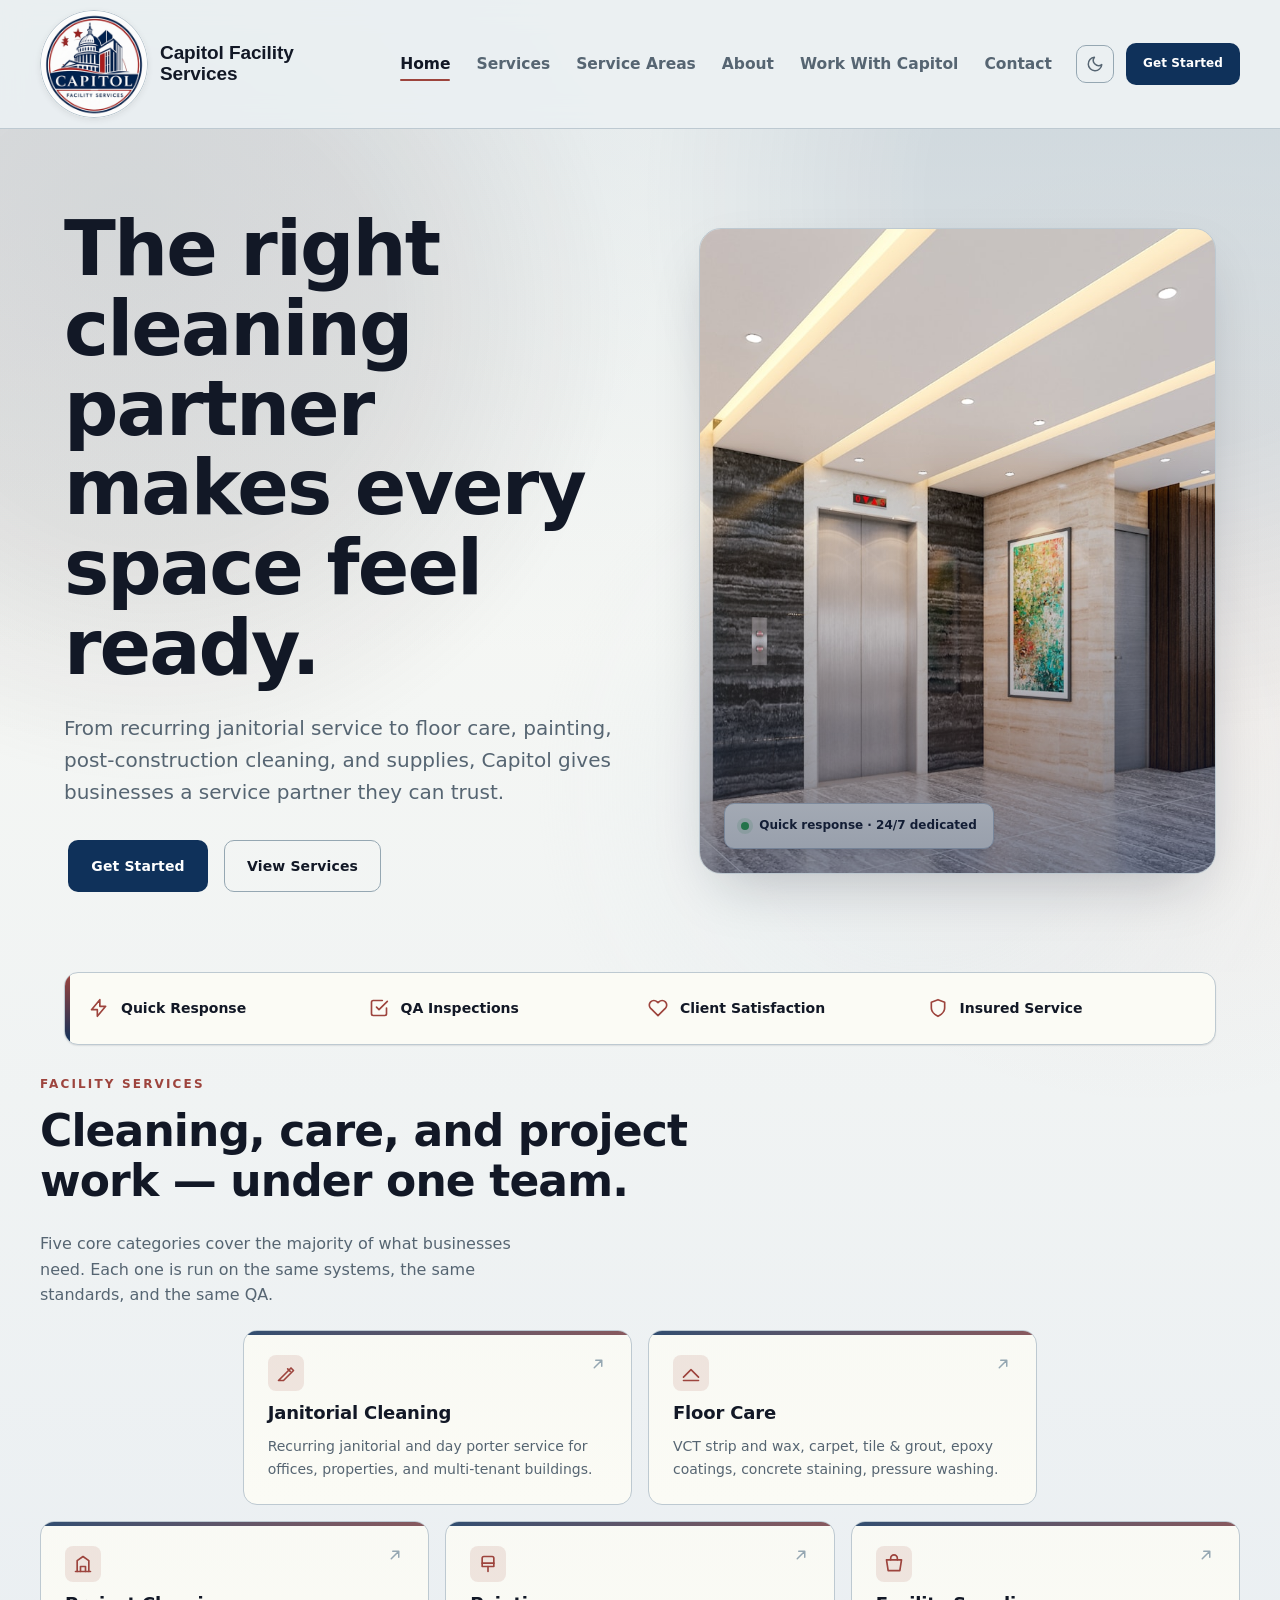
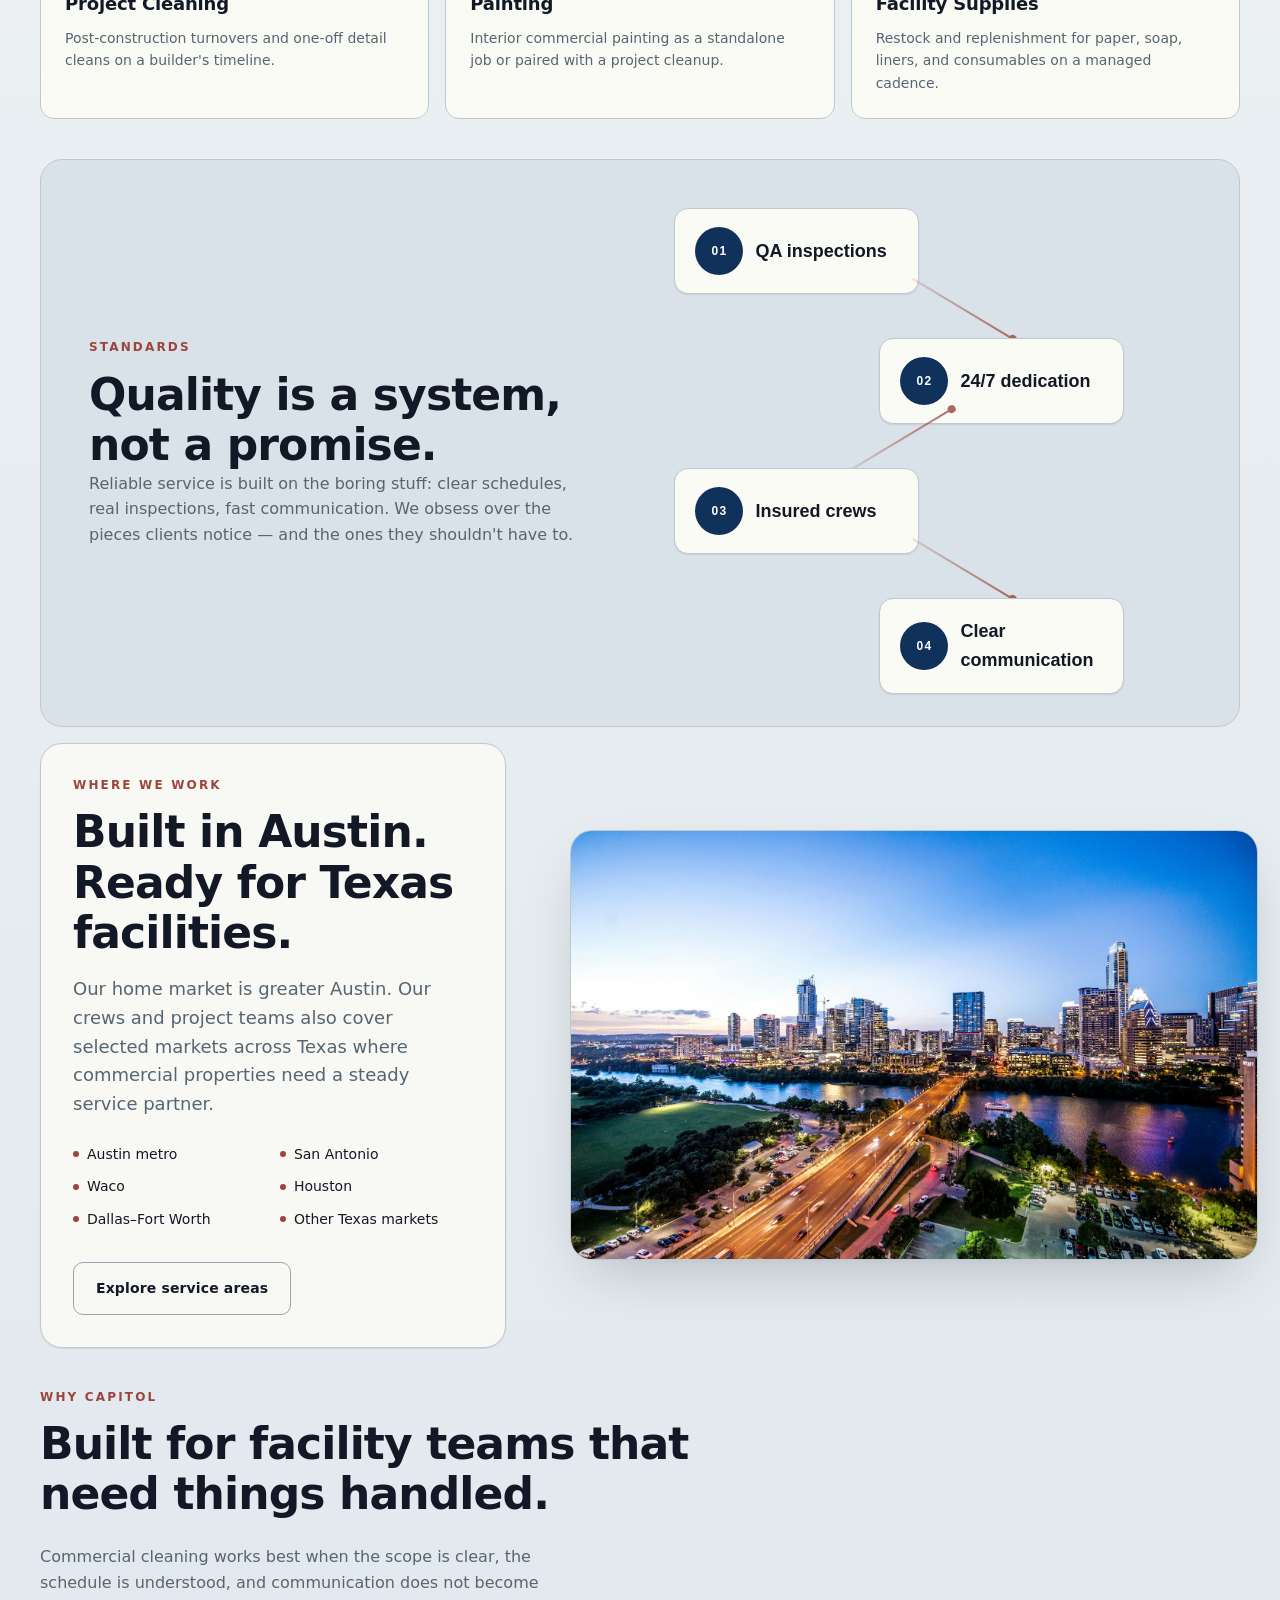
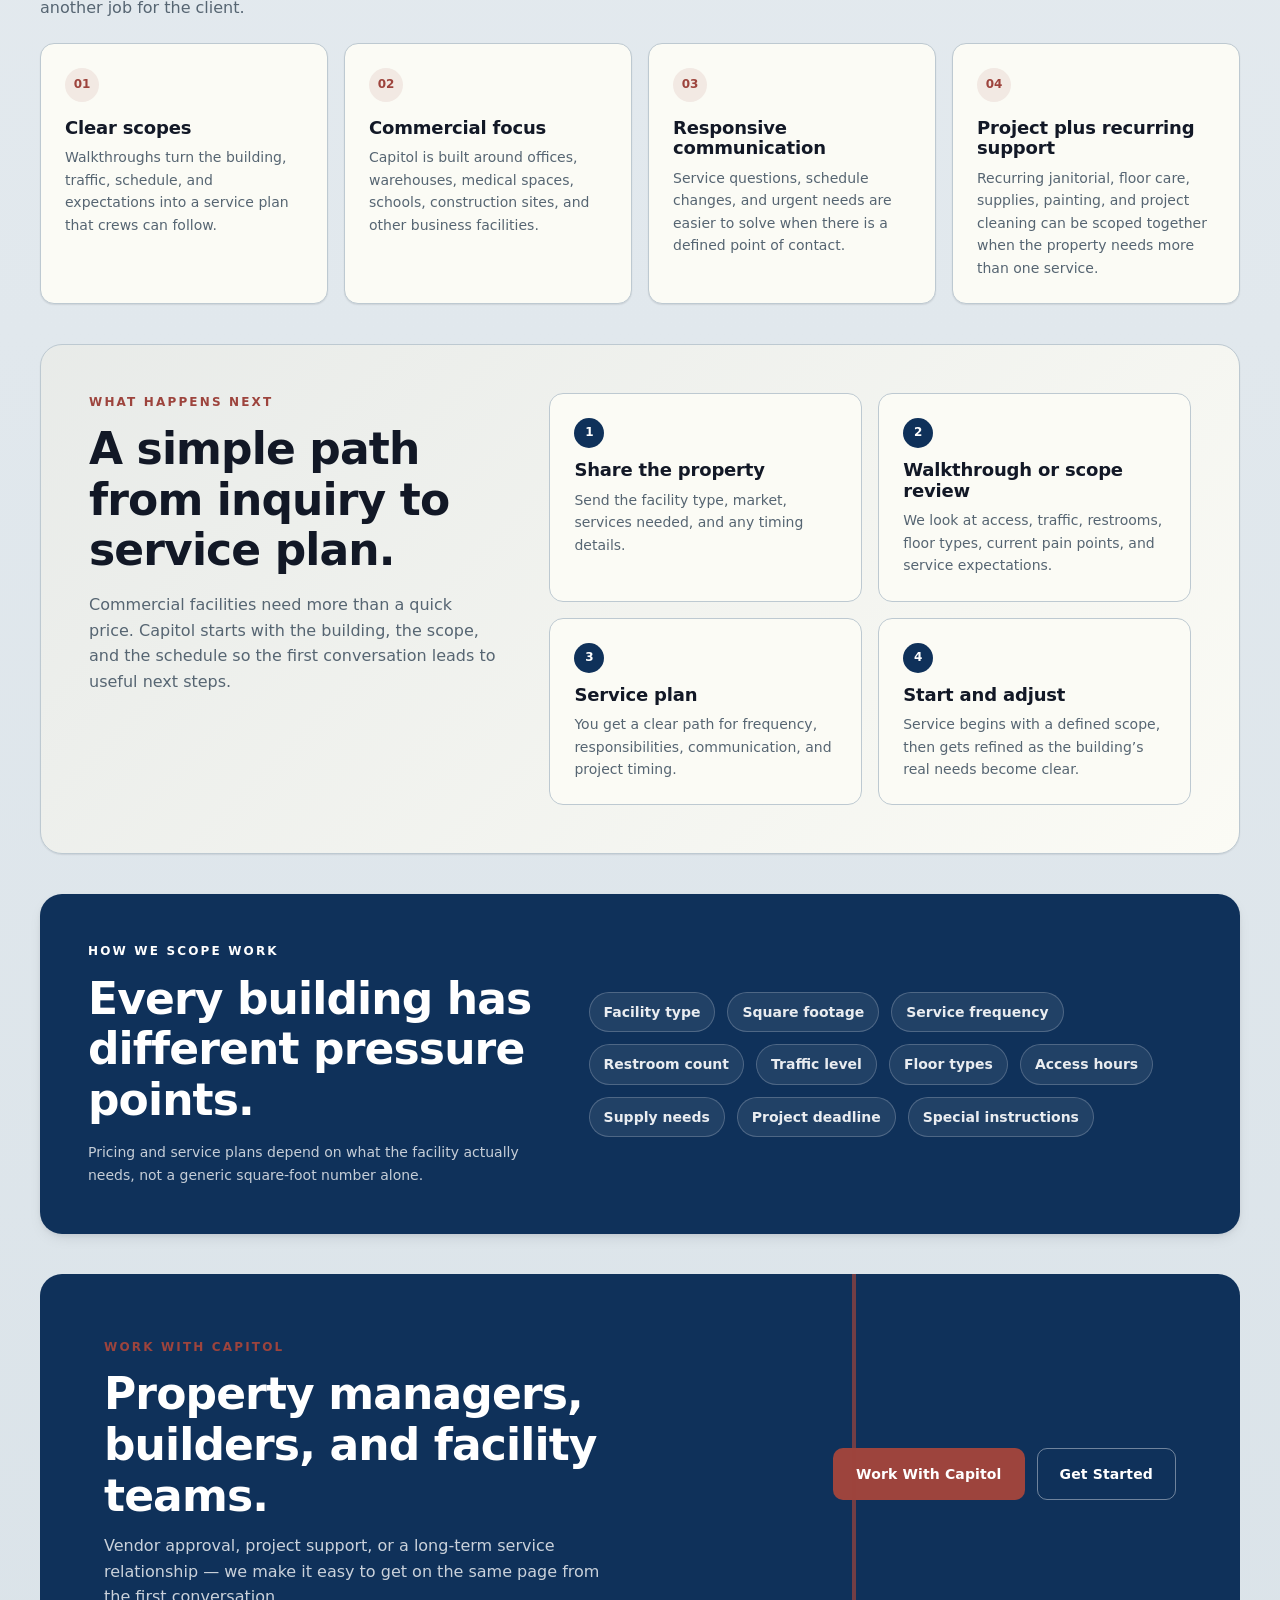
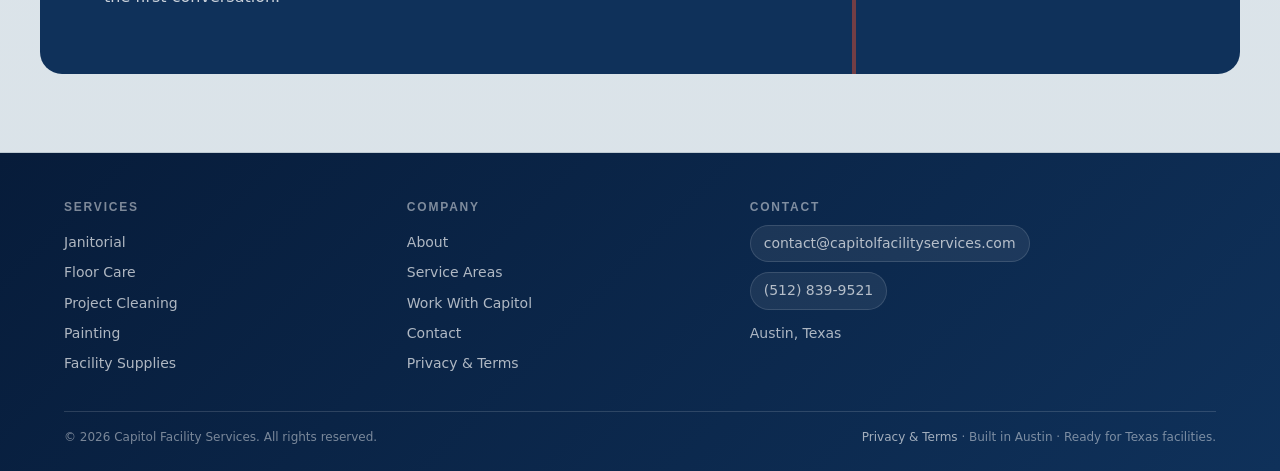
==== index.html @ b1f5d451 "Add files via upload" ====
<!doctype html>
<html lang="en" data-theme="light">
<head>
<meta charset="utf-8" />
<meta name="viewport" content="width=device-width, initial-scale=1" />
<title>Capitol Facility Services — Austin Commercial Cleaning & Facility Care</title>
<meta name="description" content="From recurring janitorial service to floor care, painting, post-construction cleaning, and supplies, Capitol gives businesses a service partner they can trust. Based in Austin, serving Texas." />
<link rel="icon" type="image/png" href="assets/img/favicon.png" />
<link rel="preconnect" href="https://api.fontshare.com" crossorigin />
<link rel="stylesheet" href="https://api.fontshare.com/v2/css?f[]=satoshi@400,500,600,700&f[]=general-sans@500,600,700&display=swap" />
<link rel="stylesheet" href="assets/css/styles.css?v=20260513-spacing-balanced" />
</head>
<body>

<header class="site-header">
  <div class="container nav" aria-label="Primary">
    <a class="brand" href="index.html" aria-label="Capitol Facility Services home">
      <img class="brand-logo" src="assets/img/logo-animated.gif" alt="Capitol Facility Services logo" />
      <span class="brand-name"><strong>Capitol Facility Services</strong></span>
    </a>

    <nav>
      <ul class="nav-links" data-nav-links>
        <li><a href="index.html">Home</a></li>
        <li><a href="services.html">Services</a></li>
        <li><a href="service-areas.html">Service Areas</a></li>
        <li><a href="about.html">About</a></li>
        <li><a href="partner.html">Work With Capitol</a></li>
        <li><a href="contact.html">Contact</a></li>
      </ul>
    </nav>

    <div class="nav-actions">
      <button class="theme-toggle" data-theme-toggle aria-label="Switch theme" type="button">
        <svg class="icon-moon" viewBox="0 0 24 24" fill="none" stroke="currentColor" stroke-width="2" stroke-linecap="round" stroke-linejoin="round"><path d="M21 12.79A9 9 0 1 1 11.21 3a7 7 0 0 0 9.79 9.79z"/></svg>
        <svg class="icon-sun" viewBox="0 0 24 24" fill="none" stroke="currentColor" stroke-width="2" stroke-linecap="round" stroke-linejoin="round"><circle cx="12" cy="12" r="4"/><path d="M12 2v2M12 20v2M4.93 4.93l1.41 1.41M17.66 17.66l1.41 1.41M2 12h2M20 12h2M4.93 19.07l1.41-1.41M17.66 6.34l1.41-1.41"/></svg>
      </button>
      <a class="btn btn--primary btn--sm" href="contact.html">Get Started</a>
      <button class="nav-toggle" data-nav-toggle aria-label="Open menu" aria-expanded="false" type="button">
        <svg viewBox="0 0 24 24" fill="none" stroke="currentColor" stroke-width="2" stroke-linecap="round"><path d="M3 6h18M3 12h18M3 18h18"/></svg>
      </button>
    </div>
  </div>
</header>

<main>
  <!-- HERO -->
  <section class="hero">
    <div class="container hero-grid">
      <div>
        <h1>The right cleaning partner makes every space feel ready.</h1>
        <p class="lede">From recurring janitorial service to floor care, painting, post-construction cleaning, and supplies, Capitol gives businesses a service partner they can trust.</p>
        <div class="hero-actions">
          <div class="start-split">
            <a class="btn btn--primary start-main" href="contact.html">Get Started</a>
            <div class="start-options" aria-label="Get started options">
              <a class="btn btn--accent" href="tel:+15128399521">Call Now!</a>
              <a class="btn btn--ghost" href="contact.html">Submit Form</a>
            </div>
          </div>
          <a class="btn btn--ghost" href="services.html">View Services</a>
        </div>
      </div>
      <div class="hero-visual">
        <img src="assets/img/hero-lobby-replacement.jpg" alt="Polished commercial lobby with elevators, reception area, and clean stone flooring" />
        <div class="hero-badge"><span class="dot" aria-hidden="true"></span> Quick response · 24/7 dedicated</div>
      </div>
    </div>
  </section>

  <!-- TRUST STRIP -->
  <section class="container" aria-label="Why teams choose Capitol">
    <div class="trust-strip">
      <div class="trust-item">
        <svg viewBox="0 0 24 24" fill="none" stroke="currentColor" stroke-width="2" stroke-linecap="round" stroke-linejoin="round"><path d="M13 2L3 14h7v8l10-12h-7z"/></svg>
        Quick Response
      </div>
      <div class="trust-item">
        <svg viewBox="0 0 24 24" fill="none" stroke="currentColor" stroke-width="2" stroke-linecap="round" stroke-linejoin="round"><path d="M9 11l3 3L22 4"/><path d="M21 12v7a2 2 0 0 1-2 2H5a2 2 0 0 1-2-2V5a2 2 0 0 1 2-2h11"/></svg>
        QA Inspections
      </div>
      <div class="trust-item">
        <svg viewBox="0 0 24 24" fill="none" stroke="currentColor" stroke-width="2" stroke-linecap="round" stroke-linejoin="round"><path d="M20.84 4.61a5.5 5.5 0 0 0-7.78 0L12 5.67l-1.06-1.06a5.5 5.5 0 0 0-7.78 7.78l1.06 1.06L12 21.23l7.78-7.78 1.06-1.06a5.5 5.5 0 0 0 0-7.78z"/></svg>
        Client Satisfaction
      </div>
      <div class="trust-item">
        <svg viewBox="0 0 24 24" fill="none" stroke="currentColor" stroke-width="2" stroke-linecap="round" stroke-linejoin="round"><path d="M12 22s8-4 8-10V5l-8-3-8 3v7c0 6 8 10 8 10z"/></svg>
        Insured Service
      </div>
    </div>
  </section>

  <!-- SERVICES PREVIEW -->
  <section class="section container">
    <div class="section-head">
      <div>
        <div class="eyebrow">Facility Services</div>
        <h2>Cleaning, care, and project work — under one team.</h2>
      </div>
      <p>Five core categories cover the majority of what businesses need. Each one is run on the same systems, the same standards, and the same QA.</p>
    </div>

    <div class="svc-grid home-svc-grid">
      <a class="svc-card" href="services.html#janitorial">
        <div class="svc-icon" aria-hidden="true"><svg viewBox="0 0 24 24" fill="none" stroke="currentColor" stroke-width="2" stroke-linecap="round" stroke-linejoin="round"><path d="M3 21l3-3 12-12 3 3-12 12-3 0-3 0z"/><path d="M14 7l3 3"/></svg></div>
        <h3>Janitorial Cleaning</h3>
        <p>Recurring janitorial and day porter service for offices, properties, and multi-tenant buildings.</p>
        <svg class="arrow" width="18" height="18" viewBox="0 0 24 24" fill="none" stroke="currentColor" stroke-width="2" stroke-linecap="round" stroke-linejoin="round"><path d="M7 17L17 7M9 7h8v8"/></svg>
      </a>
      <a class="svc-card" href="services.html#floor-care">
        <div class="svc-icon" aria-hidden="true"><svg viewBox="0 0 24 24" fill="none" stroke="currentColor" stroke-width="2" stroke-linecap="round" stroke-linejoin="round"><path d="M3 17l9-9 9 9"/><path d="M3 21h18"/></svg></div>
        <h3>Floor Care</h3>
        <p>VCT strip and wax, carpet, tile & grout, epoxy coatings, concrete staining, pressure washing.</p>
        <svg class="arrow" width="18" height="18" viewBox="0 0 24 24" fill="none" stroke="currentColor" stroke-width="2" stroke-linecap="round" stroke-linejoin="round"><path d="M7 17L17 7M9 7h8v8"/></svg>
      </a>
      <a class="svc-card" href="services.html#project">
        <div class="svc-icon" aria-hidden="true"><svg viewBox="0 0 24 24" fill="none" stroke="currentColor" stroke-width="2" stroke-linecap="round" stroke-linejoin="round"><path d="M3 21h18"/><path d="M5 21V8l7-5 7 5v13"/><path d="M9 21v-6h6v6"/></svg></div>
        <h3>Project Cleaning</h3>
        <p>Post-construction turnovers and one-off detail cleans on a builder's timeline.</p>
        <svg class="arrow" width="18" height="18" viewBox="0 0 24 24" fill="none" stroke="currentColor" stroke-width="2" stroke-linecap="round" stroke-linejoin="round"><path d="M7 17L17 7M9 7h8v8"/></svg>
      </a>
      <a class="svc-card" href="services.html#painting">
        <div class="svc-icon" aria-hidden="true"><svg viewBox="0 0 24 24" fill="none" stroke="currentColor" stroke-width="2" stroke-linecap="round" stroke-linejoin="round"><path d="M19 11V5a2 2 0 0 0-2-2H7a2 2 0 0 0-2 2v6"/><path d="M5 11h14v4H5z"/><path d="M12 15v6"/></svg></div>
        <h3>Painting</h3>
        <p>Interior commercial painting as a standalone job or paired with a project cleanup.</p>
        <svg class="arrow" width="18" height="18" viewBox="0 0 24 24" fill="none" stroke="currentColor" stroke-width="2" stroke-linecap="round" stroke-linejoin="round"><path d="M7 17L17 7M9 7h8v8"/></svg>
      </a>
      <a class="svc-card" href="services.html#supplies">
        <div class="svc-icon" aria-hidden="true"><svg viewBox="0 0 24 24" fill="none" stroke="currentColor" stroke-width="2" stroke-linecap="round" stroke-linejoin="round"><path d="M3 7h18l-2 13H5L3 7z"/><path d="M8 7V5a4 4 0 0 1 8 0v2"/></svg></div>
        <h3>Facility Supplies</h3>
        <p>Restock and replenishment for paper, soap, liners, and consumables on a managed cadence.</p>
        <svg class="arrow" width="18" height="18" viewBox="0 0 24 24" fill="none" stroke="currentColor" stroke-width="2" stroke-linecap="round" stroke-linejoin="round"><path d="M7 17L17 7M9 7h8v8"/></svg>
      </a>
    </div>
  </section>

  <!-- STANDARDS -->
  <section class="section container">
    <div class="standards">
      <div class="section-head" style="margin-bottom:0;">
        <div>
          <div class="eyebrow">Standards</div>
          <h2>Quality is a system, not a promise.</h2>
        </div>
        <p>Reliable service is built on the boring stuff: clear schedules, real inspections, fast communication. We obsess over the pieces clients notice — and the ones they shouldn't have to.</p>
      </div>

      <div class="standards-path" aria-label="Capitol service standards">
        <div class="path-step path-step--one"><span>01</span><strong>QA inspections</strong></div>
        <div class="path-line path-line--down"></div>
        <div class="path-step path-step--two"><span>02</span><strong>24/7 dedication</strong></div>
        <div class="path-line path-line--up"></div>
        <div class="path-step path-step--three"><span>03</span><strong>Insured crews</strong></div>
        <div class="path-line path-line--down path-line--last"></div>
        <div class="path-step path-step--four"><span>04</span><strong>Clear communication</strong></div>
      </div>
    </div>
  </section>

  <!-- SERVICE AREAS TEASER -->
  <section class="section container">
    <div class="areas-teaser areas-teaser--home">
      <div>
        <div class="eyebrow">Where we work</div>
        <h2>Built in Austin. Ready for Texas facilities.</h2>
        <p class="lede">Our home market is greater Austin. Our crews and project teams also cover selected markets across Texas where commercial properties need a steady service partner.</p>
        <ul class="markets-list">
          <li>Austin metro</li>
          <li>San Antonio</li>
          <li>Waco</li>
          <li>Houston</li>
          <li>Dallas–Fort Worth</li>
          <li>Other Texas markets</li>
        </ul>
        <a class="btn btn--ghost" href="service-areas.html">Explore service areas</a>
      </div>
      <div class="areas-photo">
        <img src="assets/img/austin-skyline.jpg" alt="Austin, Texas skyline at dusk over Lady Bird Lake" />
      </div>
    </div>
  </section>

  <!-- WHY CAPITOL -->
  <section class="section container">
    <div class="section-head">
      <div>
        <div class="eyebrow">Why Capitol</div>
        <h2>Built for facility teams that need things handled.</h2>
      </div>
      <p>Commercial cleaning works best when the scope is clear, the schedule is understood, and communication does not become another job for the client.</p>
    </div>
    <div class="assurance-grid">
      <article class="assurance-card">
        <span>01</span>
        <h3>Clear scopes</h3>
        <p>Walkthroughs turn the building, traffic, schedule, and expectations into a service plan that crews can follow.</p>
      </article>
      <article class="assurance-card">
        <span>02</span>
        <h3>Commercial focus</h3>
        <p>Capitol is built around offices, warehouses, medical spaces, schools, construction sites, and other business facilities.</p>
      </article>
      <article class="assurance-card">
        <span>03</span>
        <h3>Responsive communication</h3>
        <p>Service questions, schedule changes, and urgent needs are easier to solve when there is a defined point of contact.</p>
      </article>
      <article class="assurance-card">
        <span>04</span>
        <h3>Project plus recurring support</h3>
        <p>Recurring janitorial, floor care, supplies, painting, and project cleaning can be scoped together when the property needs more than one service.</p>
      </article>
    </div>
  </section>

  <!-- WHAT HAPPENS NEXT -->
  <section class="section container">
    <div class="next-steps">
      <div>
        <div class="eyebrow">What happens next</div>
        <h2>A simple path from inquiry to service plan.</h2>
        <p>Commercial facilities need more than a quick price. Capitol starts with the building, the scope, and the schedule so the first conversation leads to useful next steps.</p>
      </div>
      <div class="step-list">
        <article>
          <b>1</b>
          <h3>Share the property</h3>
          <p>Send the facility type, market, services needed, and any timing details.</p>
        </article>
        <article>
          <b>2</b>
          <h3>Walkthrough or scope review</h3>
          <p>We look at access, traffic, restrooms, floor types, current pain points, and service expectations.</p>
        </article>
        <article>
          <b>3</b>
          <h3>Service plan</h3>
          <p>You get a clear path for frequency, responsibilities, communication, and project timing.</p>
        </article>
        <article>
          <b>4</b>
          <h3>Start and adjust</h3>
          <p>Service begins with a defined scope, then gets refined as the building’s real needs become clear.</p>
        </article>
      </div>
    </div>
  </section>

  <!-- HOW WORK IS SCOPED -->
  <section class="section container">
    <div class="scope-panel">
      <div>
        <div class="eyebrow">How we scope work</div>
        <h2>Every building has different pressure points.</h2>
        <p>Pricing and service plans depend on what the facility actually needs, not a generic square-foot number alone.</p>
      </div>
      <div class="scope-tags" aria-label="Factors used to scope commercial facility service">
        <span>Facility type</span>
        <span>Square footage</span>
        <span>Service frequency</span>
        <span>Restroom count</span>
        <span>Traffic level</span>
        <span>Floor types</span>
        <span>Access hours</span>
        <span>Supply needs</span>
        <span>Project deadline</span>
        <span>Special instructions</span>
      </div>
    </div>
  </section>

  <!-- PARTNER CTA -->
  <section class="section container">
    <div class="cta-band">
      <span class="stripe" aria-hidden="true"></span>
      <div>
        <div class="eyebrow">Work with Capitol</div>
        <h2>Property managers, builders, and facility teams.</h2>
        <p>Vendor approval, project support, or a long-term service relationship — we make it easy to get on the same page from the first conversation.</p>
      </div>
      <div class="btn-row">
        <a class="btn btn--accent" href="partner.html">Work With Capitol</a>
        <a class="btn btn--ghost" href="contact.html">Get Started</a>
      </div>
    </div>
  </section>
</main>

<footer class="site-footer">
  <div class="container">
    <div class="foot-grid">
      <div>
        <h5>Services</h5>
        <a href="services.html#janitorial">Janitorial</a>
        <a href="services.html#floor-care">Floor Care</a>
        <a href="services.html#project">Project Cleaning</a>
        <a href="services.html#painting">Painting</a>
        <a href="services.html#supplies">Facility Supplies</a>
      </div>
      <div>
        <h5>Company</h5>
        <a href="about.html">About</a>
        <a href="service-areas.html">Service Areas</a>
        <a href="partner.html">Work With Capitol</a>
        <a href="contact.html">Contact</a>
        <a href="privacy-terms.html">Privacy &amp; Terms</a>
      </div>
      <div>
        <h5>Contact</h5>
        <a href="mailto:contact@capitolfacilityservices.com">contact@capitolfacilityservices.com</a>
        <a href="tel:+15128399521">(512) 839-9521</a>
        <p style="color:var(--text-muted); font-size:14px; margin:8px 0 0;">Austin, Texas</p>
      </div>
    </div>
    <div class="foot-meta">
      <span>© <span data-year></span> Capitol Facility Services. All rights reserved.</span>
      <span><a href="privacy-terms.html">Privacy &amp; Terms</a> · Built in Austin · Ready for Texas facilities.</span>
    </div>
  </div>
</footer>

<div class="mobile-leadbar" aria-label="Quick contact options">
  <a href="mailto:contact@capitolfacilityservices.com">Email Capitol</a>
  <a href="contact.html">Request Walkthrough</a>
</div>

<script src="assets/js/site.js"></script>
<script data-pplx-inline-edit>
(function () {
  if (window === window.top) return;

  const allowedParentOrigins = ["https://www.perplexity.ai","https://perplexity.ai","https://testing.perplexity.ai","https://staging.perplexity.ai","https://*.preview.i.perplexity.ai","http://localhost:3000","http://127.0.0.1:3000","http://localhost:5173","http://127.0.0.1:5173"];
  const MAX_FONT_BYTES = 500 * 1024;
  const MAX_TOTAL_FONT_BYTES = 2 * 1024 * 1024;
  let scrollForwarding = false;
  let scrollRaf = 0;
  let trustedTopOrigin = null;

  // Allow entries like "https://*.preview.i.perplexity.ai" — the wildcard
  // matches a single DNS label (no dots), so "https://*.foo" cannot stretch
  // across multiple labels.
  function matchesAllowedOrigin(origin) {
    if (!origin) return false;
    for (const entry of allowedParentOrigins) {
      if (!entry.includes("*")) {
        if (entry === origin) return true;
        continue;
      }
      const pattern = new RegExp(
        "^" +
          entry.replace(/[.+?^${}()|[\]\\]/g, "\\$&").replace(/\*/g, "[^.]+") +
          "$",
      );
      if (pattern.test(origin)) return true;
    }
    return false;
  }

  // Trust decision: when the sender is same-origin-visible (event.origin is a
  // real origin like https://www.perplexity.ai) we trust event.origin directly.
  // When event.origin is "null" (opaque broker srcdoc), we fall back to the
  // broker's stamped `parentOrigin` to identify the top window. The fallback
  // is claim-only — we rely on the browser's native `targetOrigin` enforcement
  // on the response path (see postToTrustedTop) to ensure replies can't be
  // delivered to anyone but the actual top window of that claimed origin.
  function getTrustedParentOrigin(event) {
    const forwardedParentOrigin =
      typeof event.data.parentOrigin === "string" ? event.data.parentOrigin : null;
    const parentOrigin = event.origin === "null" ? forwardedParentOrigin : event.origin;
    return matchesAllowedOrigin(parentOrigin) ? parentOrigin : null;
  }

  // All responses go to window.top with targetOrigin = the allowlisted origin.
  // An attacker that iframes us inside their own null-origin broker can claim
  // any parentOrigin they like, but the browser will drop the reply whenever
  // the real top's origin doesn't match — so the screenshot never leaves.
  function postToTrustedTop(message) {
    if (!trustedTopOrigin) return;
    try {
      window.top.postMessage(message, trustedTopOrigin);
    } catch (_error) {}
  }

  function inlineAll(original, clone) {
    if (original.nodeType !== 1 || clone.nodeType !== 1) return;

    try {
      const computedStyle = getComputedStyle(original);
      // cssText on a computed style is the serialized declaration in modern
      // Chromium/Safari — a single read beats enumerating ~400 longhand
      // properties. Firefox returns "" here, so we fall back on empty.
      const serialized = computedStyle.cssText;
      if (serialized) {
        clone.style.cssText = serialized;
      } else {
        const parts = new Array(computedStyle.length);
        for (let index = 0; index < computedStyle.length; index += 1) {
          const property = computedStyle[index];
          parts[index] = `${property}:${computedStyle.getPropertyValue(property)};`;
        }
        clone.style.cssText = parts.join("");
      }
    } catch (_error) {}

    const originalChildren = original.children;
    const clonedChildren = clone.children;
    for (
      let index = 0;
      index < originalChildren.length && index < clonedChildren.length;
      index += 1
    ) {
      inlineAll(originalChildren[index], clonedChildren[index]);
    }
  }

  function extractFontUrl(srcValue) {
    const matches = [
      ...srcValue.matchAll(
        /url\(["']?([^"')]+)["']?\)(?:\s*format\(["']?([^"')]+)["']?\))?/gi,
      ),
    ];
    if (matches.length === 0) return null;
    const woff2 = matches.find((m) => m[2] && m[2].toLowerCase().includes("woff2"));
    if (woff2) return woff2[1];
    const woff = matches.find((m) => m[2] && m[2].toLowerCase().includes("woff"));
    if (woff) return woff[1];
    return matches[0][1];
  }

  // Cache resolved font URL -> data URI across captures. Fonts on a page
  // essentially never change, and a batch run emits multiple captures back to
  // back — without this we'd refetch + re-base64 every time.
  const fontDataUriCache = new Map();
  const SRC_DECLARATION_RE = /src\s*:\s*[^;}]+/i;

  async function fetchAsDataUri(url) {
    if (fontDataUriCache.has(url)) return fontDataUriCache.get(url);
    let dataUri = null;
    try {
      const response = await fetch(url, { mode: "cors", credentials: "omit" });
      if (response.ok) {
        const blob = await response.blob();
        if (blob.size <= MAX_FONT_BYTES) {
          dataUri = await new Promise((resolve) => {
            const reader = new FileReader();
            reader.onloadend = () =>
              resolve(typeof reader.result === "string" ? reader.result : null);
            reader.onerror = () => resolve(null);
            reader.readAsDataURL(blob);
          });
        }
      }
    } catch (_error) {
      dataUri = null;
    }
    fontDataUriCache.set(url, dataUri);
    return dataUri;
  }

  function collectFontFaceRuleTexts() {
    const rules = [];
    for (const sheet of document.styleSheets) {
      let cssRules;
      try {
        cssRules = sheet.cssRules;
      } catch (_error) {
        continue;
      }
      if (!cssRules) continue;
      for (const rule of cssRules) {
        const cssText = rule.cssText || "";
        if (cssText.startsWith("@font-face")) rules.push(cssText);
      }
    }
    return rules;
  }

  async function buildInlinedFontCss() {
    const ruleTexts = collectFontFaceRuleTexts();
    if (ruleTexts.length === 0) return null;

    const resolved = ruleTexts.map((cssText) => {
      if (!SRC_DECLARATION_RE.test(cssText)) return null;
      const srcMatch = cssText.match(/src\s*:\s*([^;}]+)[;}]/i);
      if (!srcMatch) return null;
      const url = extractFontUrl(srcMatch[1]);
      if (!url) return null;
      try {
        return { cssText, url: new URL(url, document.baseURI).href };
      } catch (_error) {
        return null;
      }
    });

    const dataUris = await Promise.all(
      resolved.map((entry) => (entry ? fetchAsDataUri(entry.url) : Promise.resolve(null))),
    );

    const inlined = [];
    let totalBytes = 0;
    for (let index = 0; index < resolved.length; index += 1) {
      const entry = resolved[index];
      const dataUri = dataUris[index];
      if (!entry || !dataUri) continue;
      const approxBytes = dataUri.length * 0.75;
      if (totalBytes + approxBytes > MAX_TOTAL_FONT_BYTES) break;
      totalBytes += approxBytes;
      inlined.push(entry.cssText.replace(SRC_DECLARATION_RE, `src: url("${dataUri}")`));
    }
    return inlined.length > 0 ? inlined.join("\n") : null;
  }

  function stripExternal(clone) {
    const images = clone.querySelectorAll("img");
    for (let index = 0; index < images.length; index += 1) {
      const src = images[index].getAttribute("src");
      if (src && !src.startsWith("data:")) images[index].removeAttribute("src");
    }

    const elements = clone.querySelectorAll("*");
    for (let index = 0; index < elements.length; index += 1) {
      const style = elements[index].style.cssText;
      if (style && style.includes("url(")) {
        elements[index].style.cssText = style.replace(
          /url\(["']?(?!data:)[^)"']*["']?\)/gi,
          "none",
        );
      }
    }
  }

  function emitScroll() {
    scrollRaf = 0;
    if (!scrollForwarding) return;
    postToTrustedTop({
      type: "INLINE_EDIT_SCROLL",
      scrollX: window.scrollX,
      scrollY: window.scrollY,
    });
  }

  window.addEventListener(
    "scroll",
    function () {
      if (!scrollForwarding || scrollRaf) return;
      scrollRaf = requestAnimationFrame(emitScroll);
    },
    { passive: true, capture: true },
  );

  async function handleCaptureRequest(event) {
    const requestId = event.data.requestId;
    const scrollX = window.scrollX;
    const scrollY = window.scrollY;
    const width = window.innerWidth;
    const height = window.innerHeight;

    function postResult(dataUrl) {
      postToTrustedTop({
        type: "INLINE_EDIT_SCREENSHOT_RESULT",
        requestId,
        dataUrl,
        scrollX,
        scrollY,
      });
    }

    try {
      // Wait for any pending web fonts to resolve so both inline metrics and
      // the @font-face inlining below see the same loaded faces.
      if (document.fonts && document.fonts.ready) {
        try {
          await document.fonts.ready;
        } catch (_error) {}
      }

      const clone = document.documentElement.cloneNode(true);
      inlineAll(document.documentElement, clone);

      const removedNodes = clone.querySelectorAll("script,link[rel=\"stylesheet\"],style");
      for (let index = 0; index < removedNodes.length; index += 1) {
        removedNodes[index].remove();
      }

      stripExternal(clone);

      // Re-embed web fonts as data-URI @font-face rules so the SVG rasterizer
      // can resolve them — external font URLs aren't fetched during
      // foreignObject rendering, which would otherwise force a fallback face
      // and change text metrics.
      const inlinedFontCss = await buildInlinedFontCss();
      if (inlinedFontCss) {
        const styleEl = document.createElement("style");
        styleEl.textContent = inlinedFontCss;
        const head = clone.querySelector("head");
        if (head) head.appendChild(styleEl);
        else clone.insertBefore(styleEl, clone.firstChild);
      }

      const html = new XMLSerializer().serializeToString(clone);
      const svg =
        `<svg xmlns="http://www.w3.org/2000/svg" width="${width}" height="${height}">` +
        '<foreignObject width="100%" height="100%">' +
        `<div xmlns="http://www.w3.org/1999/xhtml" style="width:${width}px;height:${height}px;overflow:hidden">` +
        `<div style="transform:translate(-${scrollX}px,-${scrollY}px);transform-origin:top left">` +
        html +
        "</div></div></foreignObject></svg>";
      const svgUrl = `data:image/svg+xml;charset=utf-8,${encodeURIComponent(svg)}`;
      const image = new Image();
      image.onload = function () {
        const canvas = document.createElement("canvas");
        canvas.width = width;
        canvas.height = height;
        canvas.getContext("2d").drawImage(image, 0, 0);
        postResult(canvas.toDataURL("image/png"));
      };
      image.onerror = function () {
        postResult(null);
      };
      image.src = svgUrl;
    } catch (_error) {
      postResult(null);
    }
  }

  window.addEventListener("message", function (event) {
    if (!event.data) return;
    // Only accept messages from the direct parent frame. Blocks sibling /
    // unrelated-window postMessage senders that could otherwise reach us.
    if (event.source !== window.parent) return;

    const trustedParentOrigin = getTrustedParentOrigin(event);
    if (!trustedParentOrigin) return;
    trustedTopOrigin = trustedParentOrigin;

    if (event.data.type === "INLINE_EDIT_SCROLL_START") {
      scrollForwarding = true;
      emitScroll();
      return;
    }

    if (event.data.type === "INLINE_EDIT_SCROLL_STOP") {
      scrollForwarding = false;
      if (scrollRaf) cancelAnimationFrame(scrollRaf);
      scrollRaf = 0;
      return;
    }

    if (event.data.type !== "INLINE_EDIT_CAPTURE_REQUEST") return;

    handleCaptureRequest(event);
  });
})();


</script></body>
</html>
---- assets/css/styles.css ----
/* Capitol Facility Services — global styles
   Palette: warm neutral + navy + red (from logo)
   Type: Satoshi (body), General Sans (display) via Fontshare
*/

/* -------- design tokens -------- */
:root {
  /* brand */
  --navy:        #0f315a;
  --navy-deep:   #071c3a;
  --navy-soft:   #2b4e72;
  --red:         #9d443d;
  --red-deep:    #73302c;
  --brick-soft:  #6e5654;
  --concrete:    #d9e2e8;
  --steel:       #566572;

  /* light surfaces */
  --bg:          #e9eef2;     /* dusty blue */
  --surface:     #fbfbf5;
  --surface-alt: #d9e2e8;
  --border:      #bdc9d1;
  --border-strong:#95a7b2;

  /* text */
  --text:        #121826;
  --text-muted:  #566572;
  --text-faint:  #95a7b2;

  /* accents */
  --primary:        var(--navy);
  --primary-hover:  var(--navy-deep);
  --accent:         var(--red);
  --accent-hover:   var(--red-deep);
  --gold:           #786d60;

  /* radii / shadow */
  --r-sm: 6px;
  --r-md: 10px;
  --r-lg: 14px;
  --r-xl: 22px;
  --shadow-sm: 0 1px 2px rgba(15,20,35,0.05), 0 1px 1px rgba(15,20,35,0.04);
  --shadow-md: 0 6px 18px -8px rgba(15,20,35,0.18), 0 2px 4px rgba(15,20,35,0.05);
  --shadow-lg: 0 24px 60px -20px rgba(15,20,35,0.25);

  /* type scale */
  --fs-xs:   12px;
  --fs-sm:   14px;
  --fs-base: 16px;
  --fs-md:   18px;
  --fs-lg:   20px;
  --fs-xl:   24px;
  --fs-2xl:  32px;
  --fs-3xl:  44px;
  --fs-4xl:  60px;
  --fs-hero: clamp(38px, 6vw, 76px);

  /* spacing */
  --sp-1: 4px;  --sp-2: 8px; --sp-3: 12px; --sp-4: 16px;
  --sp-5: 24px; --sp-6: 32px; --sp-7: 48px; --sp-8: 64px;
  --sp-9: 96px; --sp-10:128px;

  --max-w: 1200px;
  --max-narrow: 880px;

  --t-fast: 120ms ease;
  --t-base: 220ms cubic-bezier(.2,.7,.2,1);
}

/* dark mode */
:root[data-theme="dark"] {
  --bg:          #111a24;
  --surface:     #1a2632;
  --surface-alt: #253340;
  --border:      #3d4f5d;
  --border-strong:#5a7080;

  --text:        #edf2f3;
  --text-muted:  #b7c3c9;
  --text-faint:  #5a7080;

  --navy:        #203d66;
  --navy-deep:   #102641;
  --navy-soft:   #2b4d78;
  --red:         #d06e66;
  --red-deep:    #a9534c;

  --primary:        #f0eee7;
  --primary-hover:  #ffffff;
  --accent:         #d06e66;
  --accent-hover:   #a9534c;

  --shadow-sm: 0 1px 2px rgba(0,0,0,0.4);
  --shadow-md: 0 8px 24px -10px rgba(0,0,0,0.5);
  --shadow-lg: 0 26px 64px -20px rgba(0,0,0,0.6);
}

/* -------- reset -------- */
*, *::before, *::after { box-sizing: border-box; }
html { -webkit-text-size-adjust: 100%; scroll-behavior: smooth; }
body {
  margin: 0;
  font-family: 'Satoshi', 'Inter', system-ui, -apple-system, 'Segoe UI', sans-serif;
  font-size: var(--fs-base);
  line-height: 1.6;
  color: var(--text);
  background:
    radial-gradient(circle at 10% 4%, color-mix(in srgb, var(--navy) 8%, transparent), transparent 34rem),
    radial-gradient(circle at 90% 12%, color-mix(in srgb, var(--accent) 7%, transparent), transparent 30rem),
    linear-gradient(180deg, var(--surface) 0%, var(--bg) 34%, var(--surface-alt) 100%);
  -webkit-font-smoothing: antialiased;
  text-rendering: optimizeLegibility;
}
:root[data-theme="dark"] body {
  background:
    radial-gradient(circle at 10% 4%, color-mix(in srgb, var(--navy) 14%, transparent), transparent 34rem),
    radial-gradient(circle at 90% 12%, color-mix(in srgb, var(--accent) 12%, transparent), transparent 30rem),
    linear-gradient(180deg, #111a24 0%, var(--bg) 34%, #111a24 100%);
}

img, svg { display: block; max-width: 100%; height: auto; }

a {
  color: var(--primary);
  text-decoration: none;
  transition: color var(--t-fast);
}
a:hover { color: var(--accent); }
a:focus-visible, button:focus-visible, input:focus-visible, select:focus-visible, textarea:focus-visible {
  outline: 2px solid var(--accent);
  outline-offset: 2px;
  border-radius: 4px;
}

h1, h2, h3, h4, h5 {
  font-family: 'General Sans', 'Satoshi', 'Inter', system-ui, sans-serif;
  font-weight: 600;
  line-height: 1.15;
  letter-spacing: -0.01em;
  color: var(--text);
  margin: 0 0 var(--sp-4);
}
h1 { font-size: var(--fs-hero); font-weight: 600; letter-spacing: -0.025em; line-height: 1.05; }
h2 { font-size: var(--fs-3xl); letter-spacing: -0.02em; }
h3 { font-size: var(--fs-xl); }
h4 { font-size: var(--fs-md); }
p { margin: 0 0 var(--sp-4); }

::selection { background: var(--accent); color: #fff; }

/* -------- layout -------- */
.container {
  width: 100%;
  max-width: var(--max-w);
  margin: 0 auto;
  padding: 0 var(--sp-5);
}
.narrow { max-width: var(--max-narrow); margin-inline: auto; }
.section { padding: 30px 0; }
.section + .section { padding-top: 10px; }
.section--tight { padding: 24px 0; }
.section:has(.standards) { padding-bottom: 16px; }
.section:has(.standards) + .section { padding-top: 0; }

.eyebrow {
  font-size: var(--fs-xs);
  text-transform: uppercase;
  letter-spacing: 0.18em;
  color: var(--accent);
  font-weight: 600;
  margin-bottom: var(--sp-3);
}

.lede { font-size: var(--fs-md); color: var(--text-muted); max-width: 60ch; }

/* -------- buttons -------- */
.btn {
  display: inline-flex;
  align-items: center;
  gap: var(--sp-2);
  padding: 14px 22px;
  border-radius: var(--r-md);
  font-weight: 600;
  font-size: var(--fs-sm);
  letter-spacing: 0.01em;
  border: 1px solid transparent;
  cursor: pointer;
  transition: background var(--t-base), border-color var(--t-base), color var(--t-base), transform var(--t-fast);
  text-decoration: none;
  white-space: nowrap;
}
.btn:hover { transform: translateY(-1px); }
.btn--primary { background: var(--primary); color: #fff; }
.btn--primary:hover { background: var(--primary-hover); color: #fff; }
:root[data-theme="dark"] .btn--primary, :root[data-theme="dark"] .btn--primary:hover {
  color: #101716;
}
.btn--ghost {
  background: transparent;
  color: var(--text);
  border-color: var(--border-strong);
}
.btn--ghost:hover { border-color: var(--accent); color: var(--accent); }
.btn--accent { background: var(--accent); color: #fff; }
.btn--accent:hover { background: var(--accent-hover); color: #fff; }
.btn--sm { padding: 10px 16px; font-size: var(--fs-xs); }

/* -------- header / nav -------- */
.site-header {
  position: sticky;
  top: 0;
  z-index: 60;
  background: color-mix(in srgb, var(--bg) 88%, transparent);
  -webkit-backdrop-filter: blur(14px);
  backdrop-filter: blur(14px);
  border-bottom: 1px solid var(--border);
}
.nav {
  display: flex;
  align-items: center;
  justify-content: space-between;
  gap: var(--sp-5);
  padding: 10px 0;
}
.brand {
  display: flex;
  align-items: center;
  gap: var(--sp-3);
  font-family: 'General Sans', sans-serif;
  font-weight: 600;
  font-size: 19px;
  letter-spacing: -0.005em;
  color: var(--text);
}
.brand:hover { color: var(--text); }
.brand-logo {
  width: 108px;
  height: 108px;
  border-radius: 50%;
  background: #fff;
  padding: 2px;
  box-shadow: 0 0 0 1px var(--border) inset, 0 2px 6px rgba(0,0,0,0.08);
}
:root[data-theme="dark"] .brand-logo { background: #fff; }
.brand-name { display: flex; flex-direction: column; line-height: 1.1; }
.brand-name strong { font-weight: 600; }

.nav-links {
  display: flex;
  align-items: center;
  gap: 26px;
  list-style: none;
  margin: 0;
  padding: 0;
}
.nav-links a {
  color: var(--text-muted);
  font-size: 15.5px;
  font-weight: 650;
  padding: 6px 0;
  position: relative;
  transition: color var(--t-fast);
}
.nav-links a:hover { color: var(--text); }
.nav-links a.active { color: var(--text); }
.nav-links a.active::after {
  content: "";
  position: absolute;
  left: 0;
  right: 0;
  bottom: -2px;
  height: 2px;
  background: var(--accent);
  border-radius: 2px;
}
.nav-actions { display: flex; align-items: center; gap: var(--sp-3); }

.theme-toggle {
  background: transparent;
  border: 1px solid var(--border-strong);
  width: 38px; height: 38px;
  border-radius: var(--r-md);
  display: inline-flex; align-items: center; justify-content: center;
  color: var(--text-muted);
  cursor: pointer;
  transition: color var(--t-fast), border-color var(--t-fast), background var(--t-fast);
}
.theme-toggle:hover { color: var(--accent); border-color: var(--accent); }
.theme-toggle svg { width: 18px; height: 18px; }
.theme-toggle .icon-sun { display: none; }
:root[data-theme="dark"] .theme-toggle .icon-sun { display: block; }
:root[data-theme="dark"] .theme-toggle .icon-moon { display: none; }
.nav-toggle {
  display: none;
  background: transparent;
  border: 1px solid var(--border-strong);
  width: 38px; height: 38px;
  border-radius: var(--r-md);
  color: var(--text);
  cursor: pointer;
}
.nav-toggle svg { width: 20px; height: 20px; }

/* mobile nav */
@media (max-width: 880px) {
  .nav-links {
    position: fixed;
    top: 116px;
    left: 0;
    right: 0;
    width: 100%;
    height: calc(100vh - 116px);
    background: var(--bg);
    flex-direction: column;
    align-items: flex-start;
    padding: var(--sp-6) var(--sp-5);
    gap: var(--sp-4);
    border-top: 1px solid var(--border);
    transform: translateY(-110%);
    transition: transform var(--t-base);
    z-index: 50;
    visibility: hidden;
    overflow-y: auto;
  }
  .nav-links.open { transform: translateY(0); visibility: visible; }
  .nav-links a { font-size: var(--fs-lg); }
  .nav-toggle { display: inline-flex; align-items: center; justify-content: center; }
  .nav-actions .btn { display: none; }
  .brand-name { font-size: var(--fs-sm); }
  .brand-logo { width: 84px; height: 84px; }
}

/* -------- hero -------- */
.hero {
  position: relative;
  overflow: hidden;
  padding: 80px 0;
  background:
    radial-gradient(circle at 12% 22%, color-mix(in srgb, var(--brick-soft) 10%, transparent) 0 18%, transparent 36%),
    radial-gradient(circle at 92% 8%, color-mix(in srgb, var(--primary) 10%, transparent) 0 18%, transparent 38%),
    radial-gradient(circle at 72% 78%, color-mix(in srgb, var(--concrete) 22%, transparent) 0 15%, transparent 34%),
    linear-gradient(180deg, color-mix(in srgb, var(--surface-alt) 55%, transparent), transparent 62%);
}
.hero-grid {
  display: grid;
  grid-template-columns: 1.05fr 0.95fr;
  gap: var(--sp-8);
  align-items: center;
}
.hero h1 { margin-bottom: var(--sp-5); }
.hero p.lede { font-size: var(--fs-lg); color: var(--text-muted); max-width: 56ch; }
.hero-actions {
  display: flex; gap: var(--sp-3);
  margin-top: var(--sp-6);
  flex-wrap: wrap;
  align-items: flex-start;
}
.start-split {
  position: relative;
  display: inline-flex;
  align-items: center;
  justify-content: center;
  width: 148px;
  min-height: 52px;
  transition: min-height var(--t-base);
  isolation: isolate;
}
.start-main {
  position: relative;
  z-index: 2;
  transform-origin: center;
  transition: opacity var(--t-base), transform var(--t-base), background var(--t-base), color var(--t-base);
}
.start-options {
  position: absolute;
  left: 50%;
  top: 70px;
  display: inline-flex;
  align-items: center;
  justify-content: space-between;
  gap: var(--sp-4);
  width: 318px;
  opacity: 0;
  pointer-events: none;
  transform: translate(-50%, -18px) scale(.72);
  transform-origin: center top;
  transition: opacity var(--t-base), transform var(--t-base);
}
.start-options::before,
.start-options::after {
  content: "";
  position: absolute;
  top: -24px;
  width: 82px;
  height: 1px;
  background: linear-gradient(90deg, transparent, var(--border-strong), transparent);
  opacity: 0;
  transition: opacity var(--t-base), transform var(--t-base);
  pointer-events: none;
}
.start-options::before {
  left: 68px;
  transform: rotate(-20deg) scaleX(.7);
}
.start-options::after {
  right: 68px;
  transform: rotate(20deg) scaleX(.7);
}
.start-split:hover,
.start-split:focus-within {
  width: 148px;
  min-height: 122px;
}
.start-split:hover .start-main,
.start-split:focus-within .start-main {
  opacity: .34;
  transform: scale(.96);
  background: color-mix(in srgb, var(--primary) 24%, transparent);
  border-color: color-mix(in srgb, var(--primary) 35%, transparent);
  color: var(--text);
}
.start-split:hover .start-options,
.start-split:focus-within .start-options {
  opacity: 1;
  transform: translate(-50%, 0) scale(1);
  pointer-events: auto;
}
.start-split:hover .start-options::before,
.start-split:hover .start-options::after,
.start-split:focus-within .start-options::before,
.start-split:focus-within .start-options::after {
  opacity: 1;
}
.start-split:hover .start-options::before,
.start-split:focus-within .start-options::before {
  transform: rotate(-20deg) scaleX(1);
}
.start-split:hover .start-options::after,
.start-split:focus-within .start-options::after {
  transform: rotate(20deg) scaleX(1);
}
.hero-visual {
  position: relative;
  border-radius: var(--r-xl);
  overflow: hidden;
  aspect-ratio: 4/5;
  box-shadow: var(--shadow-lg);
  border: 1px solid var(--border);
}
.hero-visual img { width: 100%; height: 100%; object-fit: cover; }
.hero-visual::after {
  content: "";
  position: absolute; inset: 0;
  background: linear-gradient(180deg, rgba(20,37,74,0) 30%, rgba(20,37,74,0.45) 100%);
  pointer-events: none;
}
.hero-badge {
  position: absolute;
  bottom: var(--sp-5); left: var(--sp-5);
  background: var(--surface);
  border: 1px solid var(--border);
  border-radius: var(--r-md);
  padding: 12px 16px;
  display: flex; align-items: center; gap: 10px;
  box-shadow: var(--shadow-md);
  font-size: var(--fs-xs);
  font-weight: 600;
  color: var(--text);
}
.hero-badge .dot { width: 8px; height: 8px; border-radius: 50%; background: #2ea84a; box-shadow: 0 0 0 4px rgba(46,168,74,0.15); }
@media (max-width: 880px) {
  .hero { padding: var(--sp-7) 0; }
  .hero-grid { grid-template-columns: 1fr; gap: var(--sp-6); }
  .hero-visual { aspect-ratio: 4/3; order: -1; }
}

/* -------- trust strip -------- */
.trust-strip {
  display: grid;
  grid-template-columns: repeat(4, 1fr);
  gap: var(--sp-4);
  padding: var(--sp-5);
  border: 1px solid var(--border);
  border-radius: var(--r-lg);
  background: var(--surface);
  box-shadow: var(--shadow-sm);
  position: relative;
  overflow: hidden;
}
.trust-strip::before {
  content: "";
  position: absolute;
  inset: 0 auto 0 0;
  width: 5px;
  background: linear-gradient(180deg, var(--accent), var(--primary));
}
.trust-item {
  display: flex; align-items: center; gap: 12px;
  font-size: var(--fs-sm); font-weight: 600; color: var(--text);
}
.trust-item svg { color: var(--accent); flex: none; width: 20px; height: 20px; }
@media (max-width: 720px) {
  .trust-strip { grid-template-columns: repeat(2, 1fr); }
}

/* -------- section heading -------- */
.section-head {
  display: flex;
  align-items: flex-end;
  justify-content: space-between;
  gap: var(--sp-5);
  margin-bottom: 22px;
  flex-wrap: wrap;
}
.section-head h2 { margin: 0; max-width: 22ch; }
.section-head p { color: var(--text-muted); max-width: 50ch; margin: 0; }

/* -------- service cards -------- */
.svc-grid {
  display: grid;
  grid-template-columns: repeat(auto-fit, minmax(220px, 1fr));
  gap: var(--sp-4);
}
.svc-card {
  background:
    linear-gradient(180deg, color-mix(in srgb, var(--surface) 94%, var(--surface-alt)), var(--surface));
  border: 1px solid var(--border);
  border-radius: var(--r-lg);
  padding: var(--sp-5);
  transition: transform var(--t-base), border-color var(--t-base), box-shadow var(--t-base);
  display: flex; flex-direction: column; gap: var(--sp-3);
  position: relative;
  overflow: hidden;
}
.svc-card::before {
  content: "";
  position: absolute;
  inset: 0 0 auto;
  height: 4px;
  background: linear-gradient(90deg, var(--navy), color-mix(in srgb, var(--accent) 72%, var(--navy)));
  opacity: .86;
}
.svc-card:hover { transform: translateY(-3px); border-color: var(--accent); box-shadow: var(--shadow-md); }
.svc-card h3 { font-size: var(--fs-md); margin: 0; }
.svc-card p { color: var(--text-muted); font-size: var(--fs-sm); margin: 0; }
.svc-icon {
  width: 36px; height: 36px;
  border-radius: 8px;
  background: color-mix(in srgb, var(--accent) 12%, transparent);
  color: var(--accent);
  display: inline-flex; align-items: center; justify-content: center;
}
.svc-icon svg { width: 20px; height: 20px; }
.svc-card .arrow {
  position: absolute;
  top: var(--sp-5); right: var(--sp-5);
  color: var(--text-faint);
  transition: color var(--t-base), transform var(--t-base);
}
.svc-card:hover .arrow { color: var(--accent); transform: translate(2px, -2px); }
.home-svc-grid {
  grid-template-columns: repeat(6, minmax(0, 1fr));
}
.home-svc-grid .svc-card:nth-child(1) { grid-column: 2 / span 2; }
.home-svc-grid .svc-card:nth-child(2) { grid-column: 4 / span 2; }
.home-svc-grid .svc-card:nth-child(3) { grid-column: 1 / span 2; }
.home-svc-grid .svc-card:nth-child(4) { grid-column: 3 / span 2; }
.home-svc-grid .svc-card:nth-child(5) { grid-column: 5 / span 2; }
.home-svc-grid--spread {
  grid-template-columns: repeat(10, minmax(0, 1fr));
  column-gap: var(--sp-5);
  row-gap: var(--sp-7);
  padding-inline: clamp(0px, 1.5vw, var(--sp-5));
}
.home-svc-grid--spread .svc-card:nth-child(1) { grid-column: 2 / span 2; }
.home-svc-grid--spread .svc-card:nth-child(2) { grid-column: 7 / span 2; }
.home-svc-grid--spread .svc-card:nth-child(3) { grid-column: 1 / span 2; }
.home-svc-grid--spread .svc-card:nth-child(4) { grid-column: 5 / span 2; }
.home-svc-grid--spread .svc-card:nth-child(5) { grid-column: 9 / span 2; }

/* -------- standards block -------- */
.standards {
  background: var(--surface-alt);
  border: 1px solid var(--border);
  border-radius: var(--r-xl);
  padding: var(--sp-7);
}
.standards:has(.standards-path) {
  display: grid;
  grid-template-columns: minmax(0, .9fr) minmax(380px, .95fr);
  align-items: center;
  gap: var(--sp-9);
}
.standards:has(.standards-path) .section-head {
  display: block;
}
.standards-path {
  position: relative;
  min-height: 470px;
}
.path-step {
  position: absolute;
  display: inline-flex;
  align-items: center;
  gap: 12px;
  min-width: 245px;
  width: 245px;
  padding: 18px 20px;
  background: var(--surface);
  border: 1px solid var(--border);
  border-radius: var(--r-lg);
  box-shadow: var(--shadow-sm);
}
.path-step span {
  display: inline-flex;
  align-items: center;
  justify-content: center;
  width: 48px;
  height: 48px;
  flex: 0 0 48px;
  border-radius: 50%;
  background: var(--primary);
  color: #fff;
  font: 700 12px/1 'General Sans', sans-serif;
  letter-spacing: .1em;
}
.path-step strong {
  font-family: 'General Sans', sans-serif;
  font-size: var(--fs-md);
  color: var(--text);
}
.path-step--one { top: 0; left: 0; }
.path-step--two { top: 130px; left: 205px; right: auto; }
.path-step--three { top: 260px; left: 0; }
.path-step--four { top: 390px; left: 205px; right: auto; }
.path-line {
  position: absolute;
  width: 118px;
  height: 2px;
  background: linear-gradient(90deg, color-mix(in srgb, var(--accent) 20%, transparent), var(--accent));
  border-radius: 999px;
  opacity: .8;
}
.path-line::after {
  content: "";
  position: absolute;
  right: -3px;
  top: -3px;
  width: 8px;
  height: 8px;
  border-radius: 50%;
  background: var(--accent);
}
.path-line--down { top: 100px; left: 230px; transform: rotate(31deg); }
.path-line--up { top: 230px; right: 230px; transform: rotate(-31deg); }
.path-line--last { top: 360px; left: 230px; transform: rotate(31deg); }
.standards-grid {
  display: grid;
  grid-template-columns: repeat(auto-fit, minmax(220px, 1fr));
  gap: var(--sp-6);
  margin-top: var(--sp-6);
}
.stand-item h4 { display: flex; align-items: center; gap: 10px; margin: 0 0 6px; }
.stand-item h4 .num {
  display: inline-flex; align-items: center; justify-content: center;
  width: 28px; height: 28px;
  border-radius: 6px;
  background: var(--navy); color: #fff;
  font-size: var(--fs-xs); font-weight: 700;
  font-family: 'Satoshi', sans-serif;
}
:root[data-theme="dark"] .stand-item h4 .num { background: var(--accent); color: #fff; }
.stand-item p { color: var(--text-muted); font-size: var(--fs-sm); margin: 0; }

/* -------- market / areas teaser -------- */
.areas-teaser {
  display: grid;
  grid-template-columns: 1fr 1fr;
  gap: var(--sp-7);
  align-items: center;
}
.areas-photo {
  border-radius: var(--r-xl);
  overflow: hidden;
  border: 1px solid var(--border);
  aspect-ratio: 4/3;
}
.areas-photo img { width: 100%; height: 100%; object-fit: cover; }
.areas-teaser--home {
  grid-template-columns: minmax(280px, .82fr) minmax(520px, 1.18fr);
  gap: var(--sp-8);
}
.areas-teaser--home > div:first-child {
  background: color-mix(in srgb, var(--surface) 88%, transparent);
  border: 1px solid var(--border);
  border-radius: var(--r-xl);
  padding: var(--sp-6);
  box-shadow: var(--shadow-sm);
}
.areas-teaser--home .areas-photo {
  min-height: 430px;
  aspect-ratio: 16/10;
  box-shadow: var(--shadow-lg);
}
.areas-teaser--home .markets-list {
  grid-template-columns: repeat(2, minmax(0, 1fr));
  gap: 10px 14px;
}
.markets-list {
  display: grid;
  grid-template-columns: repeat(2, 1fr);
  gap: var(--sp-3);
  margin: var(--sp-5) 0 var(--sp-6);
  padding: 0;
  list-style: none;
}
.markets-list li {
  display: flex; align-items: center; gap: 8px;
  font-weight: 500;
  color: var(--text);
  font-size: var(--fs-sm);
}
.markets-list li::before {
  content: ""; width: 6px; height: 6px; border-radius: 50%;
  background: var(--accent);
}
@media (max-width: 880px) {
  .areas-teaser { grid-template-columns: 1fr; }
}

/* -------- partner cta -------- */
.cta-band {
  background: var(--navy);
  color: #fff;
  border-radius: var(--r-xl);
  padding: var(--sp-8);
  display: grid;
  grid-template-columns: 1.4fr 1fr;
  align-items: center;
  gap: var(--sp-7);
  position: relative;
  overflow: hidden;
}
:root[data-theme="dark"] .cta-band {
  background: linear-gradient(135deg, #182135 0%, #0d121f 100%);
  border: 1px solid var(--border-strong);
}
.cta-band h2 { color: #fff; margin: 0 0 var(--sp-3); }
.cta-band p { color: rgba(255,255,255,0.78); margin: 0; max-width: 50ch; }
.cta-band .stripe {
  position: absolute;
  top: 0; bottom: 0; right: 32%;
  width: 4px;
  background: var(--red);
  opacity: 0.7;
}
.cta-band .btn-row { display: flex; gap: var(--sp-3); justify-content: flex-end; flex-wrap: wrap; }
.cta-band .btn--ghost { color: #fff; border-color: rgba(255,255,255,0.4); }
.cta-band .btn--ghost:hover { border-color: var(--red); color: var(--red); }
.cta-band .btn--accent { background: var(--red); color: #fff; }
.cta-band .btn--accent:hover { background: var(--red-deep); }
@media (max-width: 880px) {
  .cta-band { grid-template-columns: 1fr; padding: var(--sp-6); }
  .cta-band .stripe { display: none; }
  .cta-band .btn-row { justify-content: flex-start; }
}

/* -------- footer -------- */
.site-footer {
  border-top: 1px solid var(--border);
  background:
    linear-gradient(135deg, var(--navy-deep), var(--navy));
  padding: var(--sp-7) 0 var(--sp-5);
  margin-top: 48px;
  color: rgba(255,255,255,.86);
}
.foot-grid {
  display: grid;
  grid-template-columns: minmax(160px, .8fr) minmax(180px, .8fr) minmax(260px, 1.2fr);
  gap: var(--sp-6);
  margin-bottom: var(--sp-6);
  align-items: start;
}
.site-footer .brand { color: #fff; align-items: center; gap: var(--sp-5); column-gap: var(--sp-5); }
.site-footer .brand-logo { width: 82px; height: 82px; flex: none; }
.site-footer .brand-name { display: inline-block; padding-left: 2px; }
.site-footer p { color: rgba(255,255,255,.66) !important; }
.foot-grid h5 {
  font-family: 'Satoshi', sans-serif;
  font-size: var(--fs-xs);
  text-transform: uppercase;
  letter-spacing: 0.15em;
  color: rgba(255,255,255,.48);
  margin: 0 0 var(--sp-3);
}
.foot-grid a { color: rgba(255,255,255,.68); font-size: var(--fs-sm); display: block; padding: 4px 0; overflow-wrap: anywhere; }
.foot-grid a:hover { color: #fff; }
.foot-grid > div:last-child a {
  display: inline-block;
  max-width: 100%;
  background: rgba(255,255,255,.07);
  border: 1px solid rgba(255,255,255,.13);
  border-radius: 999px;
  padding: 9px 13px;
  line-height: 1.25;
}
.foot-grid > div:last-child {
  display: flex;
  flex-direction: column;
  align-items: flex-start;
  gap: 10px;
}
.foot-grid > div:last-child h5 { margin-bottom: 0; }
.foot-grid > div:last-child p { margin-top: 2px !important; }
.foot-meta a { color: rgba(255,255,255,.62); }
.foot-meta a:hover { color: #fff; }
.foot-meta {
  border-top: 1px solid rgba(255,255,255,.14);
  padding-top: var(--sp-4);
  display: flex; justify-content: space-between; flex-wrap: wrap; gap: var(--sp-3);
  font-size: var(--fs-xs); color: rgba(255,255,255,.46);
}
@media (max-width: 720px) {
  .foot-grid { grid-template-columns: 1fr 1fr; }
  .checkbox-grid { grid-template-columns: 1fr; }
}
@media (max-width: 440px) {
  .foot-grid { grid-template-columns: 1fr; }
}

/* -------- page header -------- */
.page-head {
  padding: 40px 0 28px;
  border-bottom: 1px solid var(--border);
  background:
    linear-gradient(135deg, color-mix(in srgb, var(--surface-alt) 86%, transparent), transparent),
    radial-gradient(circle at 84% 18%, color-mix(in srgb, var(--navy) 7%, transparent), transparent 28%);
}

/* -------- privacy and terms -------- */
.policy-layout {
  display: grid;
  grid-template-columns: minmax(220px, .72fr) minmax(0, 1.6fr);
  gap: var(--sp-7);
  align-items: start;
}
.policy-nav {
  position: sticky;
  top: 110px;
  background: color-mix(in srgb, var(--surface) 92%, transparent);
  border: 1px solid var(--border);
  border-radius: var(--r-xl);
  padding: var(--sp-5);
  box-shadow: var(--shadow-sm);
}
.policy-nav h3 {
  font-size: var(--fs-sm);
  margin-bottom: var(--sp-3);
  text-transform: uppercase;
  letter-spacing: .14em;
  color: var(--accent);
}
.policy-nav a {
  display: block;
  padding: 9px 0;
  color: var(--text-muted);
  font-size: var(--fs-sm);
  border-top: 1px solid color-mix(in srgb, var(--border) 72%, transparent);
}
.policy-nav a:first-of-type { border-top: 0; }
.policy-nav a:hover { color: var(--accent); }
.policy-content {
  display: flex;
  flex-direction: column;
  gap: var(--sp-5);
}
.policy-card {
  background: color-mix(in srgb, var(--surface) 94%, transparent);
  border: 1px solid var(--border);
  border-radius: var(--r-xl);
  padding: var(--sp-7);
  box-shadow: var(--shadow-sm);
}
.policy-card h2 { font-size: var(--fs-2xl); }
.policy-card h3 {
  font-size: var(--fs-lg);
  margin-top: var(--sp-5);
}
.policy-card ul {
  margin: 0 0 var(--sp-4);
  padding-left: 1.1rem;
  color: var(--text-muted);
}
.policy-card li { margin-bottom: 8px; }
.policy-note {
  border-left: 3px solid var(--accent);
  background: color-mix(in srgb, var(--surface-alt) 68%, var(--surface));
  border-radius: var(--r-md);
  padding: var(--sp-4);
  color: var(--text-muted);
}
.page-head h1 { font-size: clamp(36px, 5vw, 60px); margin-bottom: var(--sp-3); }
.page-head .lede { font-size: var(--fs-md); color: var(--text-muted); max-width: 65ch; }

/* -------- services page -------- */
.services-stack {
  padding-top: var(--sp-8);
  padding-bottom: var(--sp-4);
  display: grid;
  gap: var(--sp-6);
}
.svc-block {
  position: relative;
  padding: var(--sp-5);
  border: 1px solid var(--border);
  border-radius: var(--r-xl);
  background:
    radial-gradient(circle at 8% 0%, color-mix(in srgb, var(--accent) 7%, transparent), transparent 30%),
    linear-gradient(145deg, color-mix(in srgb, var(--surface) 94%, var(--surface-alt)), var(--surface));
  box-shadow: var(--shadow-sm);
  overflow: hidden;
}
.svc-block:last-of-type { border-bottom: 1px solid var(--border); }
.svc-block-head {
  display: grid;
  grid-template-columns: minmax(0, 1fr) minmax(330px, .78fr);
  gap: var(--sp-6);
  align-items: stretch;
  margin-bottom: var(--sp-5);
}
.svc-block:nth-of-type(even) .svc-block-head {
  grid-template-columns: minmax(330px, .78fr) minmax(0, 1fr);
}
.svc-block:nth-of-type(even) .svc-block-head > div:first-child {
  grid-column: 2;
}
.svc-block:nth-of-type(even) .svc-block-img {
  grid-column: 1;
  grid-row: 1;
}
.svc-block-head .label {
  color: var(--accent);
  font-size: var(--fs-xs);
  font-weight: 700;
  text-transform: uppercase;
  letter-spacing: 0.18em;
  margin-bottom: var(--sp-3);
}
.svc-block-head h2 { margin: 0 0 var(--sp-3); }
.svc-block-head p { color: var(--text-muted); margin: 0; max-width: 66ch; }
.svc-block-img {
  border-radius: var(--r-lg);
  overflow: hidden;
  aspect-ratio: 5/4;
  border: 1px solid var(--border);
  box-shadow: var(--shadow-md);
}
.svc-block-img img { width: 100%; height: 100%; object-fit: cover; }
.sub-grid {
  display: grid;
  grid-template-columns: repeat(12, minmax(0, 1fr));
  gap: var(--sp-3);
}
.sub-card {
  border: 1px solid var(--border);
  border-radius: var(--r-md);
  padding: 14px 16px;
  background: color-mix(in srgb, var(--surface-alt) 42%, var(--surface));
  min-height: 112px;
}
#janitorial .sub-card { grid-column: span 3; }

#floor-care .sub-card { grid-column: span 4; }

#project .sub-card:nth-child(1) { grid-column: span 5; }
#project .sub-card:nth-child(2) { grid-column: span 4; }
#project .sub-card:nth-child(3) { grid-column: span 3; }

#painting .sub-card:nth-child(1) { grid-column: span 4; }
#painting .sub-card:nth-child(2) { grid-column: span 5; }
#painting .sub-card:nth-child(3) { grid-column: span 3; }

#supplies .sub-card:nth-child(1) { grid-column: span 3; }
#supplies .sub-card:nth-child(2) { grid-column: span 4; }
#supplies .sub-card:nth-child(3) { grid-column: span 5; }
.sub-card h4 { font-size: var(--fs-md); margin: 0 0 8px; }
.sub-card p { color: var(--text-muted); font-size: var(--fs-sm); margin: 0; }
@media (max-width: 880px) {
  .svc-block-head { grid-template-columns: 1fr; }
  .svc-block:nth-of-type(even) .svc-block-head { grid-template-columns: 1fr; }
  .svc-block:nth-of-type(even) .svc-block-head > div:first-child { grid-column: auto; }
  .svc-block-img { order: -1; }
  .svc-block:nth-of-type(even) .svc-block-img { grid-column: auto; grid-row: auto; }
  .sub-grid { grid-template-columns: repeat(2, minmax(0, 1fr)); }
  #janitorial .sub-card:nth-child(n),
  #floor-care .sub-card:nth-child(n),
  #project .sub-card:nth-child(n),
  #painting .sub-card:nth-child(n),
  #supplies .sub-card:nth-child(n) { grid-column: span 1; }
}
@media (max-width: 560px) {
  .sub-grid { grid-template-columns: 1fr; }
  #janitorial .sub-card:nth-child(n),
  #floor-care .sub-card:nth-child(n),
  #project .sub-card:nth-child(n),
  #painting .sub-card:nth-child(n),
  #supplies .sub-card:nth-child(n) { grid-column: 1; }
}

/* -------- service areas page / interactive map -------- */
.map-wrap {
  display: grid;
  grid-template-columns: 1.4fr 1fr;
  gap: var(--sp-6);
  align-items: stretch;
}
.map-wrap--solo {
  grid-template-columns: 1fr;
  max-width: 1040px;
  margin-inline: auto;
}
.map-card {
  background:
    radial-gradient(circle at 14% 18%, color-mix(in srgb, var(--accent) 12%, transparent), transparent 30%),
    radial-gradient(circle at 86% 84%, color-mix(in srgb, var(--primary) 10%, transparent), transparent 32%),
    var(--surface);
  border: 1px solid var(--border);
  border-radius: var(--r-xl);
  overflow: hidden;
  position: relative;
  min-height: 460px;
  padding: var(--sp-5);
}
.map-wrap--solo .map-card { min-height: 620px; }
.map-card--real {
  min-height: auto;
  padding: var(--sp-4);
}
.real-texas-map {
  width: 100%;
  height: 560px;
  border-radius: calc(var(--r-xl) - 6px);
  border: 1px solid var(--border);
  background: #e8ebe5;
  overflow: hidden;
  box-shadow: inset 0 0 0 1px rgba(255,255,255,.45);
}
.real-texas-map .leaflet-tile {
  filter: saturate(.42) contrast(.92) brightness(1.03);
}
.real-texas-map .leaflet-pane,
.real-texas-map .leaflet-top,
.real-texas-map .leaflet-bottom {
  z-index: 1;
}
.market-pin {
  position: relative;
  z-index: 3;
  transform: translate(-50%, -50%);
  display: inline-flex;
  align-items: center;
  justify-content: center;
  gap: 7px;
  border: 1px solid color-mix(in srgb, var(--navy) 20%, transparent);
  border-radius: 999px;
  padding: 8px 12px 8px 10px;
  background: color-mix(in srgb, var(--surface) 94%, transparent);
  color: var(--navy);
  box-shadow: 0 14px 34px -18px rgba(20,37,74,.42);
  font-family: 'General Sans', sans-serif;
  font-size: 12px;
  font-weight: 700;
  line-height: 1;
  white-space: nowrap;
  cursor: pointer;
  transition: transform var(--t-base), border-color var(--t-base), background var(--t-base), color var(--t-base), box-shadow var(--t-base);
}
.market-pin::before {
  content: "";
  width: 13px;
  height: 13px;
  flex: none;
  border-radius: 50%;
  background: var(--accent);
  border: 3px solid var(--surface);
  box-shadow: 0 0 0 1px color-mix(in srgb, var(--accent) 35%, transparent);
}
.market-pin:hover,
.market-pin.active {
  transform: translate(-50%, -50%) scale(1.04);
  border-color: color-mix(in srgb, var(--accent) 42%, transparent);
  background: var(--navy);
  color: #fff;
  box-shadow: 0 18px 38px -18px rgba(20,37,74,.58);
}
.tx-map { width: 100%; height: auto; display: block; }
.tx-map-stage {
  position: relative;
  width: min(720px, 100%);
  margin: 0 auto;
  aspect-ratio: 800 / 650;
}
.tx-map-img {
  width: 100%;
  height: 100%;
  background:
    linear-gradient(145deg, color-mix(in srgb, var(--navy) 24%, var(--concrete)), color-mix(in srgb, var(--accent) 12%, var(--concrete)));
  opacity: .92;
  -webkit-mask: url("../img/texas-outline.svg") center / contain no-repeat;
  mask: url("../img/texas-outline.svg") center / contain no-repeat;
  filter: drop-shadow(0 1px 0 color-mix(in srgb, var(--navy) 34%, transparent));
}
.map-marker {
  position: absolute;
  display: inline-flex;
  align-items: center;
  justify-content: center;
  gap: 6px;
  min-width: 18px;
  min-height: 18px;
  border: 0;
  background: transparent;
  color: var(--text);
  font-family: 'General Sans', sans-serif;
  font-weight: 700;
  font-size: 13px;
  cursor: pointer;
  transform: translate(-50%, -50%);
  transition: transform var(--t-base), color var(--t-base);
  z-index: 4;
}
.map-marker::before {
  content: "";
  width: 15px;
  height: 15px;
  border-radius: 50%;
  background: var(--navy);
  border: 3px solid var(--surface);
  box-shadow: 0 0 0 1px color-mix(in srgb, var(--navy) 35%, transparent), 0 8px 16px rgba(20,37,74,.18);
  transition: background var(--t-base), transform var(--t-base);
}
.map-marker:hover,
.map-marker.active { color: var(--accent); transform: translate(-50%, -50%) scale(1.04); }
.map-marker:hover::before,
.map-marker.active::before { background: var(--accent); transform: scale(1.24); }
.map-marker--dfw { left: 54%; top: 30%; }
.map-marker--waco { left: 52%; top: 44%; }
.map-marker--austin { left: 50%; top: 56.5%; }
.map-marker--san-antonio { left: 46%; top: 65%; }
.map-marker--houston { left: 64%; top: 60%; }
.tx-region {
  fill: var(--surface-alt);
  stroke: var(--border-strong);
  stroke-width: 1.5;
  transition: fill var(--t-fast);
}
.tx-marker {
  fill: var(--navy);
  stroke: var(--surface);
  stroke-width: 3;
  cursor: pointer;
  transition: transform var(--t-base), fill var(--t-base);
  transform-origin: center;
  transform-box: fill-box;
}
.tx-marker:hover, .tx-marker.active { fill: var(--accent); transform: scale(1.25); }
.tx-marker-label {
  font-family: 'General Sans', sans-serif;
  font-size: 14px;
  font-weight: 600;
  fill: var(--text);
  pointer-events: none;
}
.tx-marker--primary {
  fill: var(--accent);
  stroke: var(--surface);
}
.tx-marker--primary.active, .tx-marker--primary:hover { fill: var(--navy); }
.map-hint {
  margin: var(--sp-4) 0 0;
  font-size: var(--fs-xs);
  color: var(--text-faint);
}
.map-popover {
  position: absolute;
  width: min(310px, calc(100% - 32px));
  background: color-mix(in srgb, var(--surface) 96%, transparent);
  border: 1px solid var(--border);
  border-radius: var(--r-lg);
  padding: var(--sp-4);
  box-shadow: var(--shadow-lg);
  opacity: 0;
  transform: translateY(10px) scale(.98);
  pointer-events: none;
  transition: opacity var(--t-base), transform var(--t-base), left var(--t-base), top var(--t-base);
}
.map-popover.show {
  opacity: 1;
  transform: translateY(0) scale(1);
  pointer-events: auto;
}
.map-card--real .map-popover {
  right: var(--sp-7);
  left: auto !important;
  top: var(--sp-7) !important;
  width: min(350px, calc(100% - 64px));
  z-index: 5;
}
.map-popover[data-market="austin"] { left: 60%; top: 47%; }
.map-popover[data-market="san-antonio"] { left: 55%; top: 62%; }
.map-popover[data-market="waco"] { left: 58%; top: 33%; }
.map-popover[data-market="houston"] { left: 66%; top: 50%; }
.map-popover[data-market="dfw"] { left: 59%; top: 20%; }
.map-popover h3 {
  margin: 0 0 4px;
  font-size: var(--fs-md);
}
.map-popover .tagline {
  display: block;
  margin-bottom: var(--sp-3);
  color: var(--accent);
  font-size: var(--fs-xs);
  font-weight: 700;
  text-transform: uppercase;
  letter-spacing: .12em;
}
.map-popover p {
  color: var(--text-muted);
  font-size: var(--fs-sm);
  margin: 0 0 var(--sp-3);
}
.map-popover ul {
  margin: 0;
  padding: 0;
  list-style: none;
  display: flex;
  flex-wrap: wrap;
  gap: 6px;
}
.map-popover li {
  font-size: 11px;
  color: var(--text-muted);
  border: 1px solid var(--border);
  background: var(--surface-alt);
  border-radius: 999px;
  padding: 4px 9px;
}
.market-panel {
  background: var(--surface);
  border: 1px solid var(--border);
  border-radius: var(--r-xl);
  padding: var(--sp-6);
  display: flex; flex-direction: column;
}
.market-list { list-style: none; padding: 0; margin: 0; display: flex; flex-direction: column; gap: 6px; }
.market-list button {
  width: 100%;
  text-align: left;
  background: transparent;
  border: 1px solid transparent;
  padding: 12px 14px;
  border-radius: var(--r-md);
  color: var(--text);
  font-family: inherit;
  font-size: var(--fs-sm);
  font-weight: 500;
  cursor: pointer;
  display: flex; align-items: center; justify-content: space-between; gap: var(--sp-3);
  transition: all var(--t-base);
}
.market-list button:hover { border-color: var(--border); background: var(--surface-alt); }
.market-list button.active { border-color: var(--accent); background: color-mix(in srgb, var(--accent) 8%, transparent); }
.market-list button .pill {
  font-size: 11px; padding: 2px 8px; border-radius: 999px;
  background: color-mix(in srgb, var(--accent) 12%, transparent);
  color: var(--accent); font-weight: 700;
  text-transform: uppercase; letter-spacing: 0.1em;
}
.market-detail {
  border-top: 1px solid var(--border);
  margin-top: var(--sp-5);
  padding-top: var(--sp-5);
}
.market-detail h3 { margin: 0 0 var(--sp-2); }
.market-detail p { color: var(--text-muted); margin: 0 0 var(--sp-3); font-size: var(--fs-sm); }
.market-detail .chips { display: flex; flex-wrap: wrap; gap: 6px; }
.market-detail .chips span {
  font-size: 11px;
  background: var(--surface-alt);
  border: 1px solid var(--border);
  padding: 4px 10px; border-radius: 999px;
  color: var(--text-muted);
}
.market-choice-grid {
  display: grid;
  grid-template-columns: minmax(280px, 430px);
  gap: var(--sp-3);
  justify-content: end;
}
.market-choice {
  display: flex;
  flex-direction: column;
  gap: var(--sp-2);
  padding: var(--sp-4);
  min-height: 128px;
  border-radius: var(--r-lg);
  border: 1px solid rgba(255,255,255,.22);
  color: #fff;
  background: rgba(255,255,255,.08);
  text-decoration: none;
  overflow-wrap: normal;
  word-break: normal;
}
.market-choice:hover {
  color: #fff;
  transform: translateY(-2px);
  background: rgba(255,255,255,.13);
}
.market-choice b {
  font-family: 'General Sans', sans-serif;
  font-size: var(--fs-md);
}
.market-choice span {
  color: rgba(255,255,255,.76);
  font-size: var(--fs-sm);
}
@media (max-width: 960px) {
  .map-wrap { grid-template-columns: 1fr; }
  .map-wrap--solo .map-card { min-height: auto; }
  .map-popover {
    position: relative;
    inset: auto !important;
    margin-top: var(--sp-4);
    width: 100%;
  }
  .map-card--real .map-popover { width: 100%; }
  .real-texas-map { height: 460px; }
  .market-choice-grid { grid-template-columns: minmax(0, 1fr); justify-content: stretch; }
}

/* -------- about -------- */
.values-grid {
  display: grid;
  grid-template-columns: repeat(auto-fit, minmax(240px, 1fr));
  gap: var(--sp-5);
}
.about-feature {
  grid-template-columns: 1fr;
  gap: var(--sp-5);
}
.about-feature > div:first-child {
  order: 2;
  max-width: 1080px;
  margin-inline: auto;
  text-align: left;
}
.about-feature > div:first-child p {
  margin-inline: 0;
}
.about-feature .areas-photo {
  order: 1;
  width: min(1080px, 100%);
  margin-inline: auto;
  min-height: 520px;
  aspect-ratio: 21 / 9;
  box-shadow: var(--shadow-lg);
}
.about-feature-copy {
  position: relative;
  display: grid;
  grid-template-columns: repeat(2, minmax(0, 1fr));
  gap: var(--sp-8);
  padding-top: var(--sp-5);
  align-items: start;
}
.about-feature-copy::before {
  content: "";
  position: absolute;
  top: var(--sp-5);
  bottom: 0;
  left: 50%;
  width: 1px;
  transform: translateX(-50%);
  background: linear-gradient(
    180deg,
    transparent,
    color-mix(in srgb, var(--accent) 45%, var(--border)),
    color-mix(in srgb, var(--navy) 35%, var(--border)),
    transparent
  );
}
.about-feature-copy article {
  position: relative;
  z-index: 1;
}
.about-feature-copy h2 {
  max-width: 20ch;
}
.about-feature-copy article:nth-child(2) {
  padding-left: var(--sp-2);
}
.value-card {
  background: var(--surface);
  border: 1px solid var(--border);
  border-radius: var(--r-lg);
  padding: var(--sp-5);
}
.value-card h4 { font-size: var(--fs-md); margin: 0 0 8px; }
.value-card p { color: var(--text-muted); font-size: var(--fs-sm); margin: 0; }
.value-card .v-num {
  font-family: 'General Sans', sans-serif;
  font-size: 12px;
  font-weight: 700;
  letter-spacing: 0.18em;
  text-transform: uppercase;
  color: var(--accent);
  margin-bottom: var(--sp-3);
}
.values-flow {
  grid-template-columns: repeat(5, minmax(0, 1fr));
  align-items: start;
}
.values-flow .value-card:nth-child(even) { transform: translateY(var(--sp-5)); }
.values-flow .value-card {
  min-height: 190px;
  background:
    linear-gradient(180deg, color-mix(in srgb, var(--surface) 94%, var(--surface-alt)), var(--surface));
}
.values-bubble {
  position: relative;
  display: grid;
  grid-template-columns: minmax(210px, .9fr) minmax(260px, 1.15fr) minmax(210px, .9fr);
  grid-template-areas:
    "two . three"
    "core core core"
    "four . five";
  gap: var(--sp-5) var(--sp-6);
  align-items: center;
  padding: var(--sp-3) var(--sp-6);
  border-radius: 0;
  border: 0;
  background:
    radial-gradient(circle at 50% 50%, color-mix(in srgb, var(--navy) 8%, transparent), transparent 35%);
  overflow: visible;
}
.bubble-core {
  grid-area: core;
  justify-self: center;
  width: min(520px, 100%);
  position: relative;
  z-index: 2;
  border-radius: 999px;
  padding: var(--sp-6) var(--sp-7);
  background: var(--navy);
  color: #fff;
  text-align: center;
  box-shadow: var(--shadow-lg);
}
.bubble-core h3 { color: #fff; margin-bottom: var(--sp-2); }
.bubble-core p { color: rgba(255,255,255,.75); margin: var(--sp-2) 0 0; font-size: var(--fs-sm); }
.bubble-core .v-num { color: #dbc9bd; margin: 0; }
.bubble-node {
  position: relative;
  z-index: 2;
  border-radius: 999px;
  min-height: 158px;
  display: flex;
  flex-direction: column;
  justify-content: center;
  align-items: center;
  text-align: center;
  box-shadow: var(--shadow-sm);
}
.bubble-node p { max-width: 22ch; }
.belief-statement {
  max-width: 960px;
  margin-inline: auto;
  padding: var(--sp-8) var(--sp-6);
  text-align: center;
  position: relative;
  isolation: isolate;
}
.belief-statement::before,
.belief-statement::after {
  content: "";
  position: absolute;
  left: 50%;
  width: min(620px, 78%);
  height: 1px;
  transform: translateX(-50%);
  background: linear-gradient(90deg, transparent, color-mix(in srgb, var(--accent) 45%, var(--border)), color-mix(in srgb, var(--navy) 35%, var(--border)), transparent);
}
.belief-statement::before { top: 0; }
.belief-statement::after { bottom: 0; opacity: .55; }
.belief-statement h2,
.belief-statement p { margin-left: auto; margin-right: auto; }
.belief-statement .eyebrow { justify-content: center; }
.bubble-node--two { grid-area: two; transform: translate(18px, 12px); }
.bubble-node--three { grid-area: three; transform: translate(-18px, 12px); }
.bubble-node--four { grid-area: four; transform: translate(42px, -6px); }
.bubble-node--five { grid-area: five; transform: translate(-42px, -6px); }
.bubble-line {
  position: absolute;
  left: 50%;
  top: 50%;
  width: 190px;
  height: 1px;
  background: linear-gradient(90deg, transparent, color-mix(in srgb, var(--accent) 60%, var(--border)), transparent);
  transform-origin: left center;
  opacity: .75;
  z-index: 1;
}
.bubble-line--two { transform: translate(-70px, -40px) rotate(-150deg); }
.bubble-line--three { transform: translate(68px, -40px) rotate(-30deg); }
.bubble-line--four { transform: translate(-70px, 48px) rotate(150deg); }
.bubble-line--five { transform: translate(68px, 48px) rotate(30deg); }
.serve-mosaic {
  display: grid;
  grid-template-columns: repeat(4, minmax(0, 1fr));
  gap: var(--sp-4);
  align-items: stretch;
}
.serve-panel {
  border: 1px solid var(--border);
  background:
    linear-gradient(180deg, color-mix(in srgb, var(--surface) 94%, var(--surface-alt)), var(--surface));
  border-radius: var(--r-lg);
  padding: var(--sp-5);
  min-height: 132px;
  display: flex;
  flex-direction: column;
  justify-content: space-between;
  transition: transform var(--t-base), border-color var(--t-base), box-shadow var(--t-base);
}
.serve-panel:hover { transform: translateY(-3px); border-color: var(--accent); box-shadow: var(--shadow-md); }
.serve-panel b,
.serve-panel h3 { font-family: 'General Sans', sans-serif; font-size: var(--fs-md); line-height: 1.18; margin: 0 0 var(--sp-3); }
.serve-panel span { color: var(--text-muted); font-size: var(--fs-sm); }
.serve-panel--lead {
  grid-column: span 2;
  grid-row: span 2;
  background:
    radial-gradient(circle at 16% 12%, color-mix(in srgb, var(--accent) 30%, transparent), transparent 26%),
    linear-gradient(135deg, var(--navy), var(--navy-deep));
  color: #fff;
  min-height: 100%;
}
.serve-panel--lead h3 { color: #fff; font-size: var(--fs-2xl); }
.serve-panel--lead span,
.serve-panel--lead p { color: rgba(255,255,255,.76); margin: 0; }
.serve-panel--wide { grid-column: span 2; }
.serve-mosaic--grouped {
  grid-template-columns: minmax(300px, .9fr) repeat(2, minmax(0, 1fr));
}
.serve-mosaic--grouped .serve-panel--lead {
  grid-column: auto;
  grid-row: span 2;
}
.serve-group {
  border: 1px solid var(--border);
  border-radius: var(--r-xl);
  padding: var(--sp-6);
  background:
    radial-gradient(circle at 100% 0%, color-mix(in srgb, var(--accent) 8%, transparent), transparent 34%),
    color-mix(in srgb, var(--surface) 94%, var(--surface-alt));
  box-shadow: var(--shadow-sm);
}
.serve-group h3 {
  font-size: var(--fs-xl);
  max-width: 18ch;
}
.serve-group p {
  color: var(--text-muted);
  margin: 0;
  max-width: 64ch;
}
.serve-group--wide { grid-column: span 2; }
.serve-tags {
  display: flex;
  flex-wrap: wrap;
  gap: 8px;
  margin-top: var(--sp-5);
}
.serve-tags span {
  border: 1px solid var(--border);
  border-radius: 999px;
  padding: 8px 11px;
  background: var(--surface);
  color: var(--text-muted);
  font-size: var(--fs-sm);
}

/* -------- partner page doors visual -------- */
.doors-visual {
  position: relative;
  display: grid;
  grid-template-columns: repeat(3, 1fr);
  gap: var(--sp-4);
  margin: var(--sp-6) 0;
}
.doors-visual::before {
  content: "";
  position: absolute;
  left: 12%;
  right: 12%;
  top: 50%;
  height: 2px;
  background: linear-gradient(90deg, var(--accent), var(--gold), var(--primary));
  opacity: .75;
}
.door-card {
  position: relative;
  min-height: 150px;
  border-radius: 22px 22px 10px 10px;
  border: 1px solid var(--border);
  background:
    linear-gradient(145deg, color-mix(in srgb, var(--surface) 90%, var(--surface-alt)), var(--surface));
  box-shadow: var(--shadow-md);
  display: flex;
  flex-direction: column;
  align-items: center;
  justify-content: center;
  gap: var(--sp-2);
  overflow: hidden;
  animation: doorFloat 5.5s ease-in-out infinite;
}
.door-card--two { animation-delay: .55s; }
.door-card--three { animation-delay: 1.1s; }
.door-card::before {
  content: "";
  position: absolute;
  inset: 10px 12px;
  border-radius: 18px 18px 8px 8px;
  border: 1px solid color-mix(in srgb, var(--accent) 28%, var(--border));
}
.door-card::after {
  content: "";
  position: absolute;
  right: 26px;
  top: 50%;
  width: 8px;
  height: 8px;
  border-radius: 50%;
  background: var(--gold);
  box-shadow: 0 0 0 4px color-mix(in srgb, var(--gold) 18%, transparent);
}
.door-card span {
  color: var(--accent);
  font-family: 'General Sans', sans-serif;
  font-weight: 800;
  letter-spacing: .16em;
  font-size: var(--fs-xs);
}
.door-card b {
  font-family: 'General Sans', sans-serif;
  font-size: var(--fs-lg);
  color: var(--text);
}
@keyframes doorFloat {
  0%, 100% { transform: translateY(0); }
  50% { transform: translateY(-6px); }
}

/* -------- forms -------- */
.form-card {
  background: var(--surface);
  border: 1px solid var(--border);
  border-radius: var(--r-xl);
  padding: var(--sp-7);
}
.form-row {
  display: grid;
  grid-template-columns: 1fr 1fr;
  gap: var(--sp-4);
  margin-bottom: var(--sp-4);
}
.form-field { display: flex; flex-direction: column; gap: 6px; min-width: 0; }
.form-field.full { grid-column: 1 / -1; }
.form-field label {
  font-size: var(--fs-xs);
  text-transform: uppercase;
  letter-spacing: 0.12em;
  color: var(--text-muted);
  font-weight: 600;
}
.form-field input,
.form-field select,
.form-field textarea {
  font-family: inherit;
  background: var(--bg);
  border: 1px solid var(--border-strong);
  border-radius: var(--r-md);
  padding: 12px 14px;
  font-size: var(--fs-sm);
  color: var(--text);
  width: 100%;
  min-width: 0;
  transition: border-color var(--t-fast), box-shadow var(--t-fast);
}
.form-field textarea { min-height: 130px; resize: vertical; }
.form-field input:focus,
.form-field select:focus,
.form-field textarea:focus {
  outline: none;
  border-color: var(--accent);
  box-shadow: 0 0 0 3px color-mix(in srgb, var(--accent) 18%, transparent);
}
.checkbox-grid {
  display: grid;
  grid-template-columns: repeat(auto-fit, minmax(220px, 1fr));
  gap: 10px 14px;
}
.check {
  display: grid;
  grid-template-columns: 18px minmax(0, 1fr);
  align-items: center;
  gap: 10px;
  padding: 11px 13px;
  min-height: 48px;
  border: 1px solid var(--border);
  border-radius: var(--r-md);
  cursor: pointer;
  font-size: var(--fs-sm);
  line-height: 1.2;
  transition: border-color var(--t-fast), background var(--t-fast);
}
.check:hover { border-color: var(--border-strong); }
.check input {
  margin: 0;
  width: 15px;
  height: 15px;
  accent-color: var(--accent);
  justify-self: center;
}
.check span {
  display: flex;
  align-items: center;
  min-height: 22px;
}
.check input:checked + span { color: var(--text); font-weight: 600; }
.check:has(input:checked) {
  border-color: var(--accent);
  background: color-mix(in srgb, var(--accent) 8%, transparent);
}
.radio-row {
  display: flex; gap: 8px; flex-wrap: wrap;
}
.radio-row label {
  display: inline-flex; align-items: center; gap: 8px;
  padding: 8px 14px;
  border: 1px solid var(--border);
  border-radius: 999px;
  cursor: pointer;
  font-size: var(--fs-sm);
  text-transform: none; letter-spacing: normal; color: var(--text);
}
.radio-row label input { accent-color: var(--accent); }
.radio-row label:has(input:checked) {
  border-color: var(--accent); color: var(--accent);
  background: color-mix(in srgb, var(--accent) 10%, transparent);
}

.form-note {
  font-size: var(--fs-xs); color: var(--text-faint);
  background: var(--surface-alt);
  border: 1px dashed var(--border-strong);
  padding: 12px 14px;
  border-radius: var(--r-md);
  margin-top: var(--sp-4);
}
.form-status {
  margin-top: var(--sp-4);
  padding: 12px 14px;
  border-radius: var(--r-md);
  border: 1px solid var(--border);
  background: var(--surface-alt);
  font-size: var(--fs-sm);
  display: none;
}
.form-status.show { display: block; }
.form-status a { color: var(--accent); font-weight: 600; word-break: break-all; }

@media (max-width: 720px) {
  .form-row { grid-template-columns: 1fr; }
  .form-card { padding: var(--sp-5); }
}

@media (max-width: 960px) {
  .home-svc-grid { grid-template-columns: repeat(2, minmax(0, 1fr)); }
  .home-svc-grid .svc-card,
  .home-svc-grid .svc-card:nth-child(4),
  .home-svc-grid .svc-card:nth-child(5) { grid-column: auto; }
  .standards:has(.standards-path) { grid-template-columns: 1fr; }
  .standards-path { min-height: 320px; max-width: 520px; }
  .values-flow { grid-template-columns: repeat(2, minmax(0, 1fr)); }
  .values-flow .value-card:nth-child(even) { transform: none; }
  .values-bubble {
    grid-template-columns: 1fr 1fr;
    grid-template-areas:
      "core core"
      "two three"
      "four five";
  }
  .bubble-line { display: none; }
  .bubble-core { border-radius: var(--r-xl); }
  .bubble-node { border-radius: var(--r-lg); transform: none; }
  .serve-mosaic { grid-template-columns: 1fr 1fr; }
  .serve-panel--lead,
  .serve-panel--wide { grid-column: 1 / -1; grid-row: auto; }
  .serve-mosaic--grouped { grid-template-columns: 1fr; }
  .serve-mosaic--grouped .serve-panel--lead,
  .serve-group--wide { grid-column: 1 / -1; grid-row: auto; }
  .doors-visual { grid-template-columns: 1fr; }
  .doors-visual::before { display: none; }
  .policy-layout { grid-template-columns: 1fr; }
  .policy-nav { position: relative; top: auto; }
  .about-feature-copy {
    grid-template-columns: 1fr;
    gap: var(--sp-6);
    text-align: center;
  }
  .about-feature-copy::before {
    top: calc(50% - 1px);
    bottom: auto;
    left: 50%;
    width: min(620px, 78%);
    height: 1px;
    transform: translate(-50%, -50%);
    background: linear-gradient(90deg, transparent, color-mix(in srgb, var(--accent) 45%, var(--border)), color-mix(in srgb, var(--navy) 35%, var(--border)), transparent);
  }
  .about-feature-copy article:nth-child(2) { padding-left: 0; }
  .about-feature-copy h2,
  .about-feature-copy p { margin-inline: auto; }
  .about-feature .areas-photo {
    min-height: 380px;
    aspect-ratio: 16 / 10;
  }
}

@media (max-width: 640px) {
  .start-split,
  .start-split:hover,
  .start-split:focus-within {
    width: 100%;
    min-height: 0;
  }
  .start-main { display: none; }
  .start-options {
    position: relative;
    inset: auto;
    opacity: 1;
    pointer-events: auto;
    transform: none;
    width: 100%;
    flex-direction: column;
  }
  .start-options::before,
  .start-options::after { display: none; }
  .start-options .btn { width: 100%; justify-content: center; }
  .hero-actions { flex-direction: column; align-items: stretch; }
  .hero-actions > .btn { justify-content: center; }
  .home-svc-grid,
  .values-flow { grid-template-columns: 1fr; }
  .values-bubble {
    grid-template-columns: 1fr;
    grid-template-areas:
      "core"
      "two"
      "three"
      "four"
      "five";
    padding: var(--sp-4);
  }
  .serve-mosaic { grid-template-columns: 1fr; }
  .map-marker { font-size: 11px; }
  .map-marker::before { width: 12px; height: 12px; border-width: 2px; }
  .standards { padding: var(--sp-5); }
  .path-step {
    position: relative;
    inset: auto !important;
    min-width: 0;
    width: 100%;
    margin-bottom: var(--sp-3);
  }
  .path-line { display: none; }
  .standards-path { min-height: 0; }
  .policy-card { padding: var(--sp-5); }
  .about-feature .areas-photo {
    min-height: 260px;
    aspect-ratio: 4 / 3;
  }
}

/* -------- contact intro split -------- */
.contact-split {
  display: grid;
  grid-template-columns: 1fr 1.4fr;
  gap: var(--sp-7);
}
.contact-split > * { min-width: 0; }
.contact-info { display: flex; flex-direction: column; gap: var(--sp-4); }
.info-tile {
  background: var(--surface);
  border: 1px solid var(--border);
  border-radius: var(--r-lg);
  padding: var(--sp-5);
}
.info-tile h4 { margin: 0 0 6px; font-size: var(--fs-md); }
.info-tile p { color: var(--text-muted); margin: 0; font-size: var(--fs-sm); overflow-wrap: anywhere; }
.info-tile a { font-weight: 600; word-break: break-all; }
@media (max-width: 960px) {
  .contact-split { grid-template-columns: 1fr; }
}

/* -------- partner page extras -------- */
.audience-grid {
  display: grid;
  grid-template-columns: repeat(3, 1fr);
  gap: var(--sp-4);
}
.aud-card {
  border: 1px solid var(--border);
  background: var(--surface);
  border-radius: var(--r-lg);
  padding: var(--sp-5);
}
.aud-card h4 { font-size: var(--fs-md); margin: 0 0 6px; }
.aud-card p { font-size: var(--fs-sm); color: var(--text-muted); margin: 0; }
.aud-card .tag {
  display: inline-block;
  font-size: 11px;
  font-weight: 700;
  text-transform: uppercase;
  letter-spacing: 0.12em;
  color: var(--accent);
  margin-bottom: var(--sp-3);
}
@media (max-width: 880px) {
  .audience-grid { grid-template-columns: 1fr; }
}

/* -------- utility -------- */
.visually-hidden {
  position: absolute; width: 1px; height: 1px;
  padding: 0; margin: -1px; overflow: hidden;
  clip: rect(0,0,0,0); border: 0;
}
hr.divider {
  border: 0; border-top: 1px solid var(--border);
  margin: var(--sp-7) 0;
}

/* -------- additive conversion sections -------- */
.assurance-grid {
  display: grid;
  grid-template-columns: repeat(4, minmax(0, 1fr));
  gap: var(--sp-4);
}
.assurance-card,
.faq-grid article,
.fit-grid article,
.readiness-grid article {
  background: var(--surface);
  border: 1px solid var(--border);
  border-radius: var(--r-lg);
  padding: var(--sp-5);
  box-shadow: var(--shadow-sm);
}
.assurance-card span {
  display: inline-flex;
  align-items: center;
  justify-content: center;
  width: 34px;
  height: 34px;
  border-radius: 50%;
  background: color-mix(in srgb, var(--accent) 10%, var(--surface));
  color: var(--accent);
  font-size: 12px;
  font-weight: 800;
  margin-bottom: var(--sp-4);
}
.assurance-card h3,
.faq-grid h3,
.fit-grid h3,
.readiness-grid h3,
.step-list h3 {
  font-size: var(--fs-md);
  margin: 0 0 8px;
}
.assurance-card p,
.faq-grid p,
.readiness-grid p,
.step-list p,
.scope-panel p {
  color: var(--text-muted);
  font-size: var(--fs-sm);
  margin: 0;
}
.next-steps {
  display: grid;
  grid-template-columns: minmax(0, .9fr) minmax(0, 1.4fr);
  gap: var(--sp-7);
  align-items: start;
  background: linear-gradient(135deg, color-mix(in srgb, var(--surface) 92%, var(--navy)), var(--surface));
  border: 1px solid var(--border);
  border-radius: var(--r-xl);
  padding: var(--sp-7);
  box-shadow: var(--shadow-sm);
}
.next-steps > div:first-child p {
  color: var(--text-muted);
  margin: 0;
  max-width: 56ch;
}
.step-list {
  display: grid;
  grid-template-columns: repeat(2, minmax(0, 1fr));
  gap: var(--sp-4);
}
.step-list article {
  position: relative;
  background: var(--surface);
  border: 1px solid var(--border);
  border-radius: var(--r-lg);
  padding: var(--sp-5);
}
.step-list b {
  display: inline-flex;
  align-items: center;
  justify-content: center;
  width: 30px;
  height: 30px;
  border-radius: 50%;
  background: var(--navy);
  color: #fff;
  font-size: 12px;
  margin-bottom: var(--sp-3);
}
:root[data-theme="dark"] .step-list b { background: var(--accent); color: #fff; }
.scope-panel {
  display: grid;
  grid-template-columns: minmax(0, .9fr) minmax(0, 1.2fr);
  gap: var(--sp-7);
  align-items: center;
  background: var(--navy);
  border-radius: var(--r-xl);
  padding: var(--sp-7);
  color: #fff;
  box-shadow: var(--shadow-md);
}
.scope-panel h2,
.scope-panel .eyebrow { color: #fff; }
.scope-panel p { color: rgba(255,255,255,.76); max-width: 58ch; }
.scope-tags {
  display: flex;
  gap: var(--sp-3);
  flex-wrap: wrap;
}
.scope-tags span {
  display: inline-flex;
  align-items: center;
  min-height: 38px;
  padding: 8px 14px;
  border-radius: 999px;
  background: rgba(255,255,255,.08);
  border: 1px solid rgba(255,255,255,.2);
  color: rgba(255,255,255,.9);
  font-size: var(--fs-sm);
  font-weight: 600;
}
.service-action {
  display: flex;
  align-items: center;
  justify-content: space-between;
  gap: var(--sp-4);
  flex-wrap: wrap;
  margin-top: var(--sp-5);
  padding: var(--sp-4);
  border: 1px solid var(--border);
  border-radius: var(--r-lg);
  background: color-mix(in srgb, var(--surface-alt) 48%, var(--surface));
}
.service-action p {
  color: var(--text-muted);
  font-size: var(--fs-sm);
  margin: 0;
  max-width: 62ch;
}
.service-action--inline { margin-top: var(--sp-5); }
.faq-grid {
  display: grid;
  grid-template-columns: repeat(3, minmax(0, 1fr));
  gap: var(--sp-4);
}
.readiness-grid {
  display: grid;
  grid-template-columns: repeat(3, minmax(0, 1fr));
  gap: var(--sp-4);
}
.scope-panel--partner {
  grid-template-columns: 1fr;
}
.fit-grid {
  display: grid;
  grid-template-columns: repeat(2, minmax(0, 1fr));
  gap: var(--sp-4);
}
.fit-grid ul,
.info-tile--checklist ul {
  margin: var(--sp-3) 0 0;
  padding-left: 18px;
  color: var(--text-muted);
}
.fit-grid li,
.info-tile--checklist li {
  margin: 6px 0;
}
.mobile-leadbar { display: none; }

/* -------- service areas SEO hub -------- */
.market-hub-grid {
  display: grid;
  grid-template-columns: repeat(2, minmax(0, 1fr));
  gap: var(--sp-4);
}
.market-hub-card {
  background: var(--surface);
  border: 1px solid var(--border);
  border-radius: var(--r-lg);
  padding: var(--sp-5);
  box-shadow: var(--shadow-sm);
}
.market-hub-card--lead {
  grid-column: 1 / -1;
  background:
    linear-gradient(135deg, color-mix(in srgb, var(--surface) 92%, var(--navy)), var(--surface));
}
.market-kicker {
  color: var(--accent);
  font-size: 11px;
  font-weight: 800;
  letter-spacing: .14em;
  text-transform: uppercase;
  margin-bottom: var(--sp-3);
}
.market-hub-card h3 {
  font-size: var(--fs-xl);
  margin: 0 0 var(--sp-3);
}
.market-hub-card p {
  color: var(--text-muted);
  font-size: var(--fs-sm);
  margin: 0;
}
.market-hub-card ul {
  margin: var(--sp-4) 0 0;
  padding-left: 18px;
  color: var(--text-muted);
  font-size: var(--fs-sm);
}
.market-hub-card li { margin: 6px 0; }
.service-area-scope { margin-top: 0; }

@media (max-width: 1100px) {
  .assurance-grid,
  .faq-grid {
    grid-template-columns: repeat(2, minmax(0, 1fr));
  }
}

@media (max-width: 880px) {
  .next-steps,
  .scope-panel {
    grid-template-columns: 1fr;
    padding: var(--sp-5);
  }
  .market-hub-grid,
  .market-hub-card--lead {
    grid-template-columns: 1fr;
  }
  .readiness-grid,
  .fit-grid {
    grid-template-columns: 1fr;
  }
}

@media (max-width: 640px) {
  body { padding-bottom: 74px; }
  .assurance-grid,
  .faq-grid,
  .step-list {
    grid-template-columns: 1fr;
  }
  .assurance-card,
  .faq-grid article,
  .fit-grid article,
  .readiness-grid article,
  .step-list article {
    padding: var(--sp-4);
  }
  .service-action {
    align-items: stretch;
  }
  .service-action .btn {
    width: 100%;
    justify-content: center;
  }
  .scope-tags span {
    width: 100%;
    justify-content: center;
  }
  .mobile-leadbar {
    position: fixed;
    left: 10px;
    right: 10px;
    bottom: 10px;
    z-index: 90;
    display: grid;
    grid-template-columns: 1fr 1.2fr;
    gap: 8px;
    padding: 8px;
    border: 1px solid color-mix(in srgb, var(--border) 50%, transparent);
    border-radius: 18px;
    background: color-mix(in srgb, var(--navy-deep) 92%, transparent);
    box-shadow: var(--shadow-lg);
    -webkit-backdrop-filter: blur(14px);
    backdrop-filter: blur(14px);
  }
  .mobile-leadbar a {
    display: inline-flex;
    align-items: center;
    justify-content: center;
    min-height: 44px;
    padding: 10px 12px;
    border-radius: 12px;
    color: #fff;
    font-size: 13px;
    font-weight: 800;
    text-align: center;
  }
  .mobile-leadbar a:first-child {
    border: 1px solid rgba(255,255,255,.22);
    background: rgba(255,255,255,.08);
  }
  .mobile-leadbar a:last-child {
    background: var(--red);
  }
}

/* reduced motion */
@media (prefers-reduced-motion: reduce) {
  *, *::before, *::after { transition: none !important; animation: none !important; }
  html { scroll-behavior: auto; }
}
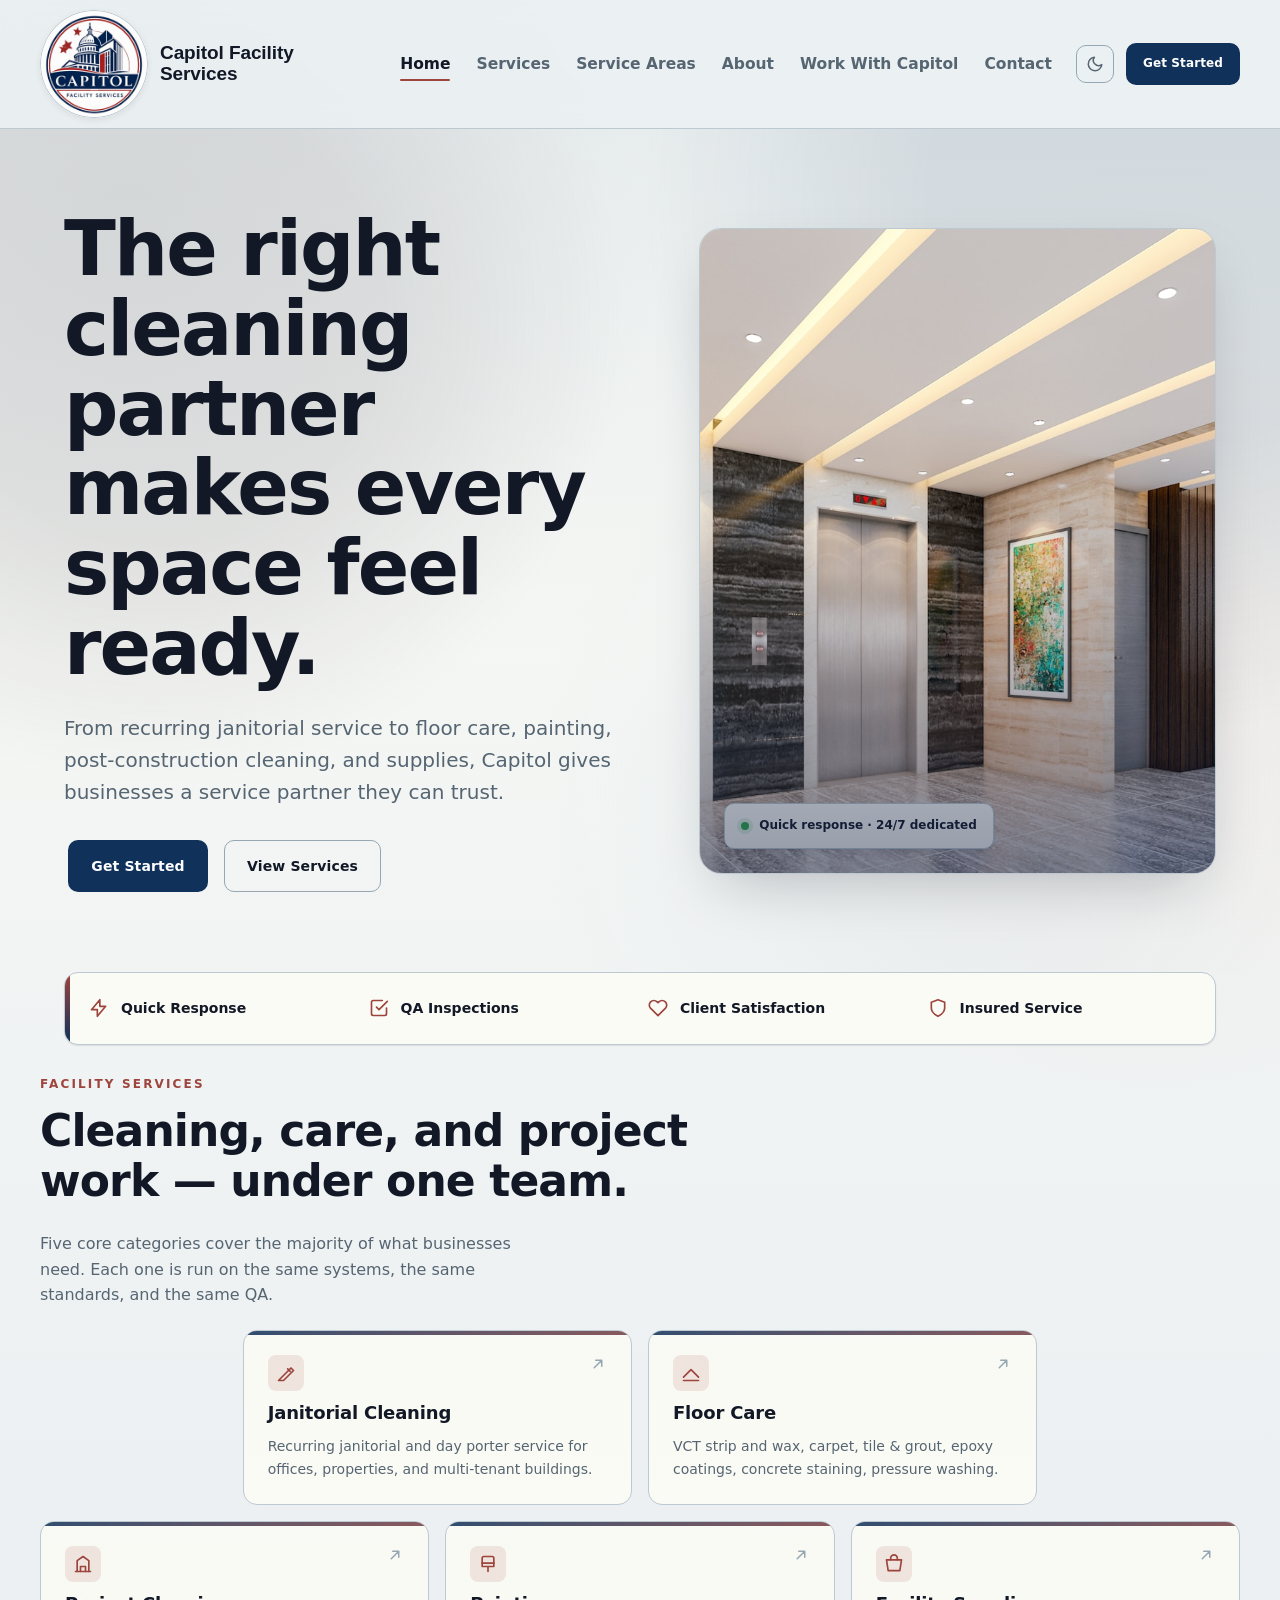
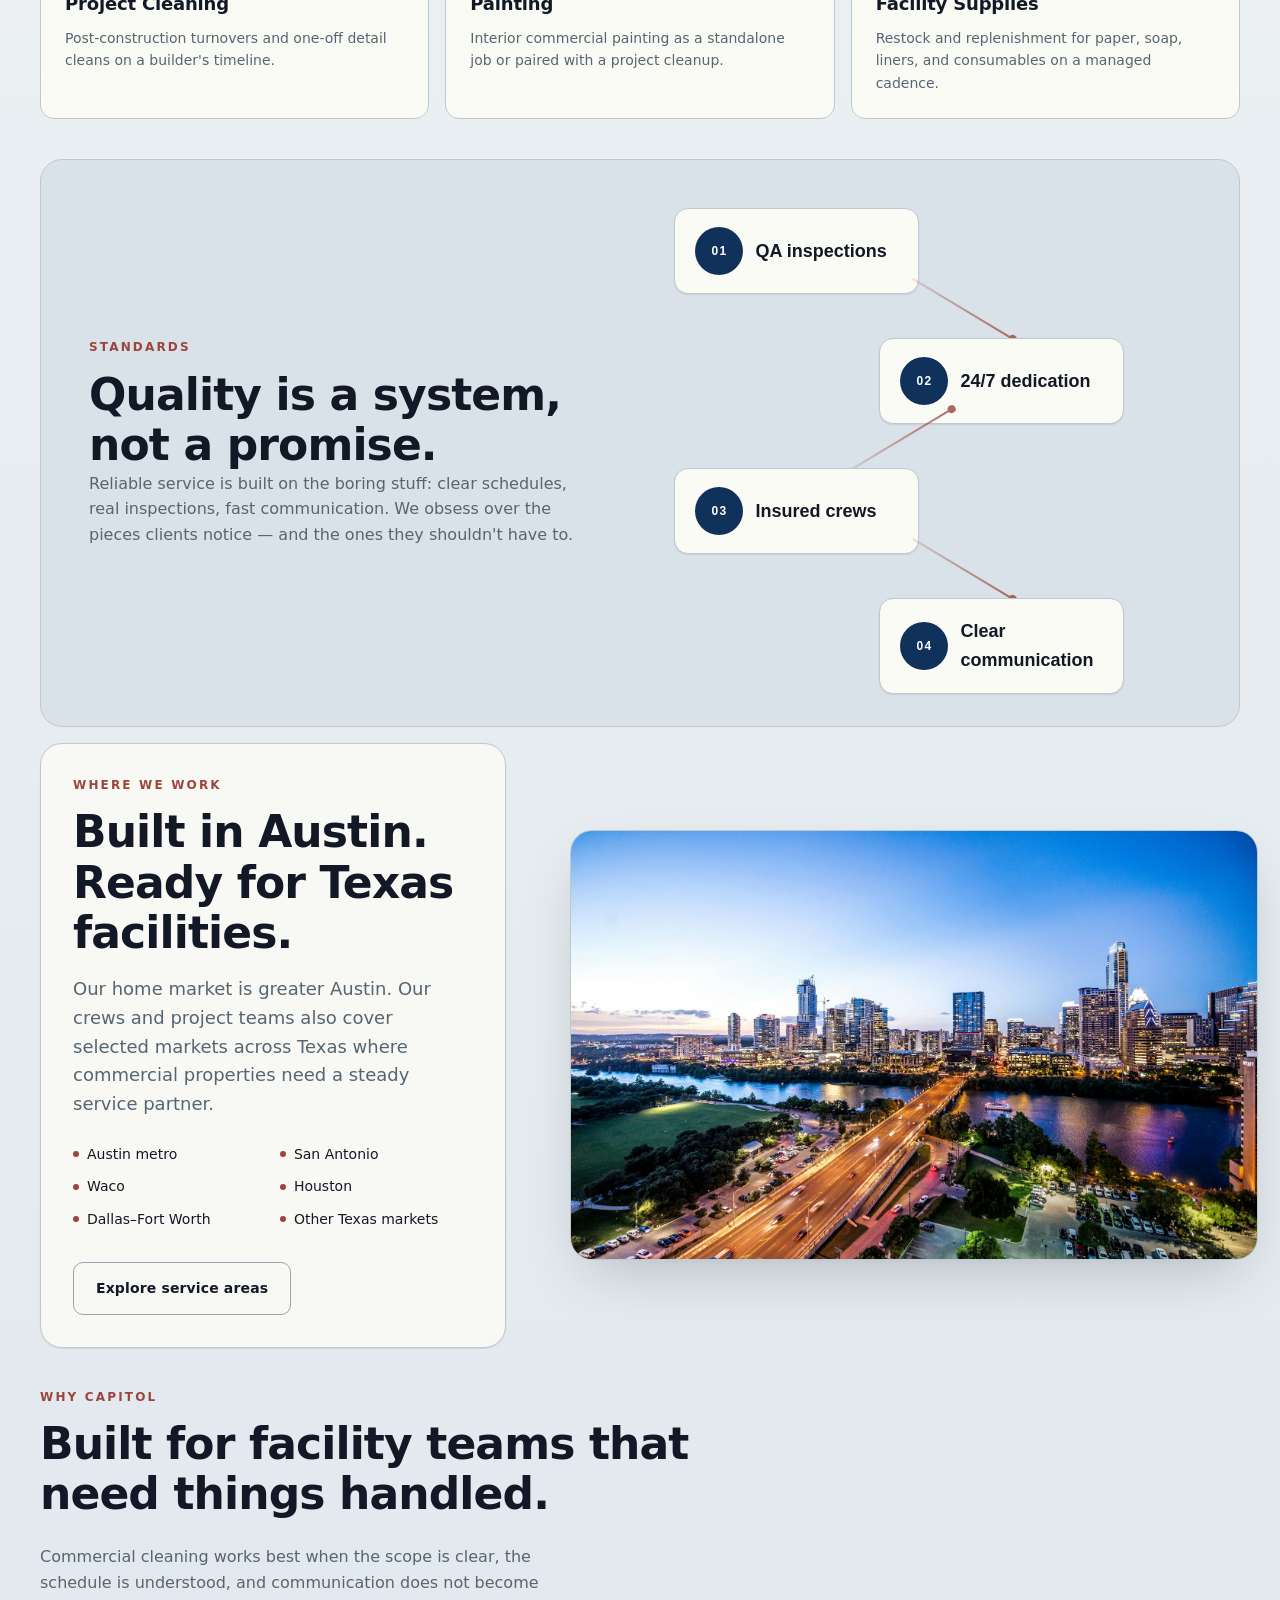
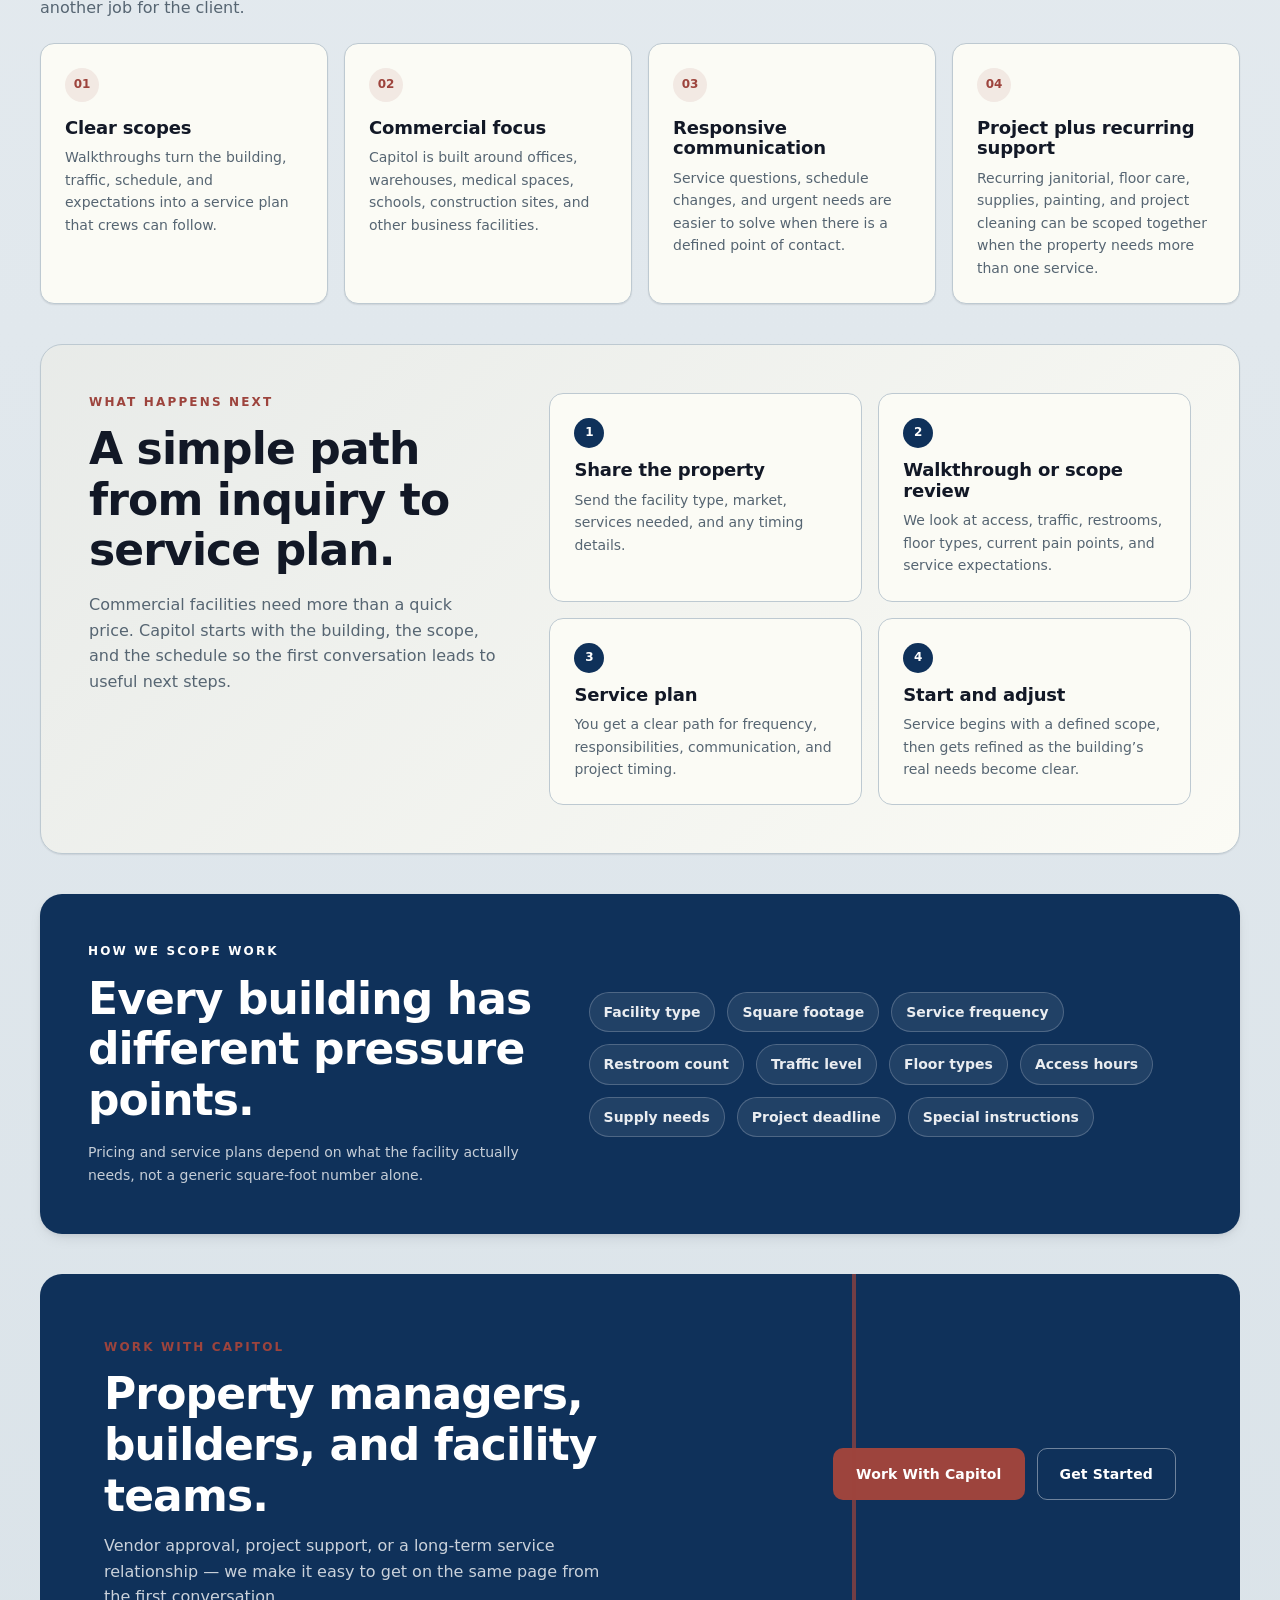
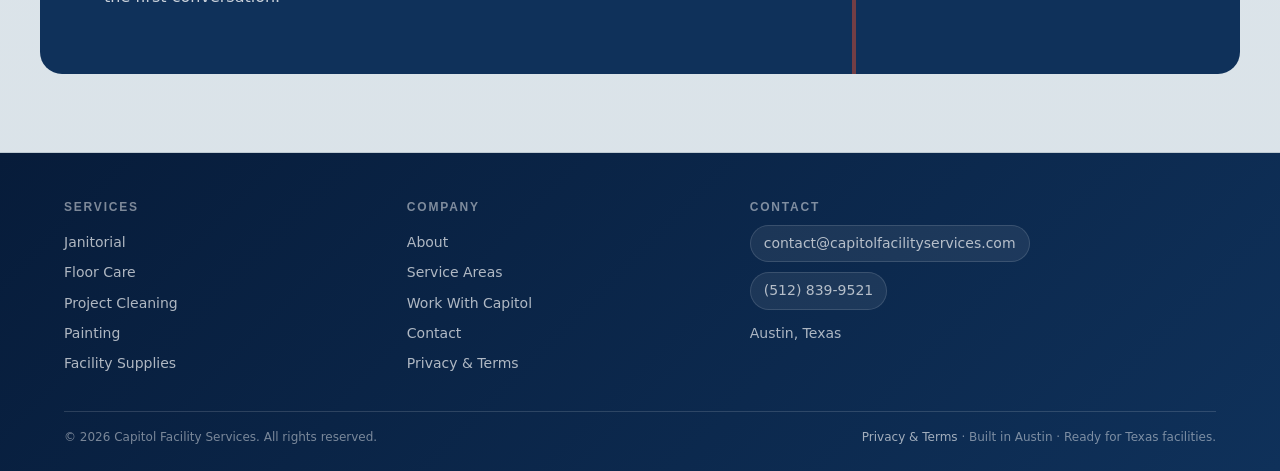
==== commit 0993ed2e: "Add files via upload" ====
--- a/index.html
+++ b/index.html
@@ -8,7 +8,7 @@
 <link rel="icon" type="image/png" href="assets/img/favicon.png" />
 <link rel="preconnect" href="https://api.fontshare.com" crossorigin />
 <link rel="stylesheet" href="https://api.fontshare.com/v2/css?f[]=satoshi@400,500,600,700&f[]=general-sans@500,600,700&display=swap" />
-<link rel="stylesheet" href="assets/css/styles.css?v=20260513-spacing-balanced" />
+<link rel="stylesheet" href="assets/css/styles.css?v=20260514-mobile-browser-fix" />
 </head>
 <body>
 
--- a/assets/css/styles.css
+++ b/assets/css/styles.css
@@ -2247,6 +2247,306 @@
   }
 }
 
+/* -------- mobile polish layer -------- */
+@media (max-width: 640px) {
+  html {
+    -webkit-text-size-adjust: 100%;
+    text-size-adjust: 100%;
+  }
+
+  body {
+    overflow-x: hidden;
+  }
+
+  .container {
+    padding-inline: 18px;
+  }
+
+  .site-header {
+    background: color-mix(in srgb, var(--bg) 94%, transparent);
+  }
+
+  .nav {
+    gap: 10px;
+    padding: 8px 0;
+  }
+
+  .brand {
+    gap: 10px;
+    min-width: 0;
+  }
+
+  .brand-logo {
+    width: 64px;
+    height: 64px;
+    flex: 0 0 64px;
+  }
+
+  .brand-name {
+    max-width: 168px;
+  }
+
+  .brand-name strong {
+    font-size: 14px;
+    line-height: 1.12;
+  }
+
+  .theme-toggle,
+  .nav-toggle {
+    width: 42px;
+    height: 42px;
+    flex: 0 0 42px;
+  }
+
+  .nav-actions {
+    gap: 8px;
+  }
+
+  .nav-links {
+    top: 82px;
+    height: calc(100vh - 82px);
+    padding: 22px 18px calc(96px + env(safe-area-inset-bottom));
+    gap: 6px;
+  }
+
+  .nav-links a {
+    width: 100%;
+    min-height: 48px;
+    display: flex;
+    align-items: center;
+    padding: 12px 4px;
+    font-size: 18px;
+  }
+
+  .nav-links a.active::after {
+    left: 4px;
+    right: auto;
+    width: 44px;
+    bottom: 6px;
+  }
+
+  h1 {
+    font-size: clamp(34px, 11vw, 46px);
+    line-height: 1.02;
+    letter-spacing: -0.035em;
+  }
+
+  h2 {
+    font-size: clamp(26px, 8vw, 34px);
+    line-height: 1.08;
+  }
+
+  h3 {
+    font-size: clamp(20px, 6vw, 24px);
+  }
+
+  .lede,
+  .hero p.lede,
+  .section-head p {
+    font-size: 16px;
+    line-height: 1.62;
+  }
+
+  .hero {
+    padding: 30px 0 34px;
+  }
+
+  .hero-grid {
+    gap: 24px;
+  }
+
+  .hero-visual {
+    aspect-ratio: 1 / .82;
+    border-radius: 22px;
+    min-height: 0;
+  }
+
+  .hero-badge {
+    left: 14px;
+    right: 14px;
+    bottom: 14px;
+    justify-content: center;
+    padding: 10px 12px;
+  }
+
+  .btn {
+    min-height: 48px;
+    padding: 13px 18px;
+    justify-content: center;
+    white-space: normal;
+    text-align: center;
+  }
+
+  .section {
+    padding: 24px 0;
+  }
+
+  .section + .section {
+    padding-top: 6px;
+  }
+
+  .section-head {
+    gap: 12px;
+    margin-bottom: 18px;
+  }
+
+  .section-head h2,
+  .section-head p {
+    max-width: none;
+  }
+
+  .trust-strip {
+    grid-template-columns: 1fr;
+    padding: 18px;
+    gap: 12px;
+  }
+
+  .trust-item {
+    align-items: flex-start;
+  }
+
+  .svc-grid,
+  .home-svc-grid,
+  .market-hub-grid,
+  .audience-grid,
+  .contact-split,
+  .assurance-grid,
+  .faq-grid,
+  .readiness-grid,
+  .fit-grid,
+  .step-list,
+  .form-row {
+    grid-template-columns: 1fr;
+  }
+
+  .home-svc-grid .svc-card:nth-child(n),
+  .home-svc-grid--spread .svc-card:nth-child(n),
+  .serve-panel:nth-child(n),
+  .serve-panel--wide,
+  .serve-mosaic--grouped .serve-panel--lead,
+  .serve-group--wide {
+    grid-column: 1 / -1;
+    grid-row: auto;
+  }
+
+  .svc-card,
+  .aud-card,
+  .market-hub-card,
+  .assurance-card,
+  .faq-grid article,
+  .readiness-grid article,
+  .fit-grid article,
+  .step-list article,
+  .info-tile {
+    border-radius: 18px;
+    padding: 18px;
+  }
+
+  .sub-grid {
+    grid-template-columns: 1fr;
+    gap: 12px;
+  }
+
+  #janitorial .sub-card:nth-child(n),
+  #floor-care .sub-card:nth-child(n),
+  #project .sub-card:nth-child(n),
+  #painting .sub-card:nth-child(n),
+  #supplies .sub-card:nth-child(n) {
+    grid-column: 1;
+  }
+
+  .sub-card {
+    min-height: 0;
+  }
+
+  .service-action {
+    padding: 16px;
+    border-radius: 18px;
+  }
+
+  .next-steps,
+  .scope-panel,
+  .form-card {
+    padding: 20px;
+    border-radius: 22px;
+  }
+
+  .form-field input,
+  .form-field select,
+  .form-field textarea {
+    min-height: 48px;
+    font-size: 16px;
+  }
+
+  .checkbox-grid {
+    grid-template-columns: 1fr;
+  }
+
+  .check,
+  .radio-row label {
+    min-height: 48px;
+  }
+
+  .radio-row {
+    flex-direction: column;
+  }
+
+  .radio-row label {
+    justify-content: flex-start;
+    border-radius: var(--r-md);
+  }
+
+  .map-wrap,
+  .areas-photo,
+  .about-feature .areas-photo {
+    border-radius: 22px;
+  }
+
+  .mobile-leadbar {
+    left: 8px;
+    right: 8px;
+    bottom: max(8px, env(safe-area-inset-bottom));
+    grid-template-columns: 1fr 1fr;
+  }
+}
+
+@media (max-width: 420px) {
+  .container {
+    padding-inline: 16px;
+  }
+
+  .brand-name {
+    max-width: 132px;
+  }
+
+  .brand-name strong {
+    font-size: 13px;
+  }
+
+  .brand-logo {
+    width: 58px;
+    height: 58px;
+    flex-basis: 58px;
+  }
+
+  .theme-toggle,
+  .nav-toggle {
+    width: 40px;
+    height: 40px;
+    flex-basis: 40px;
+  }
+
+  .nav-links {
+    top: 76px;
+    height: calc(100vh - 76px);
+  }
+
+  .mobile-leadbar a {
+    font-size: 12px;
+    padding-inline: 8px;
+  }
+}
+
 /* reduced motion */
 @media (prefers-reduced-motion: reduce) {
   *, *::before, *::after { transition: none !important; animation: none !important; }
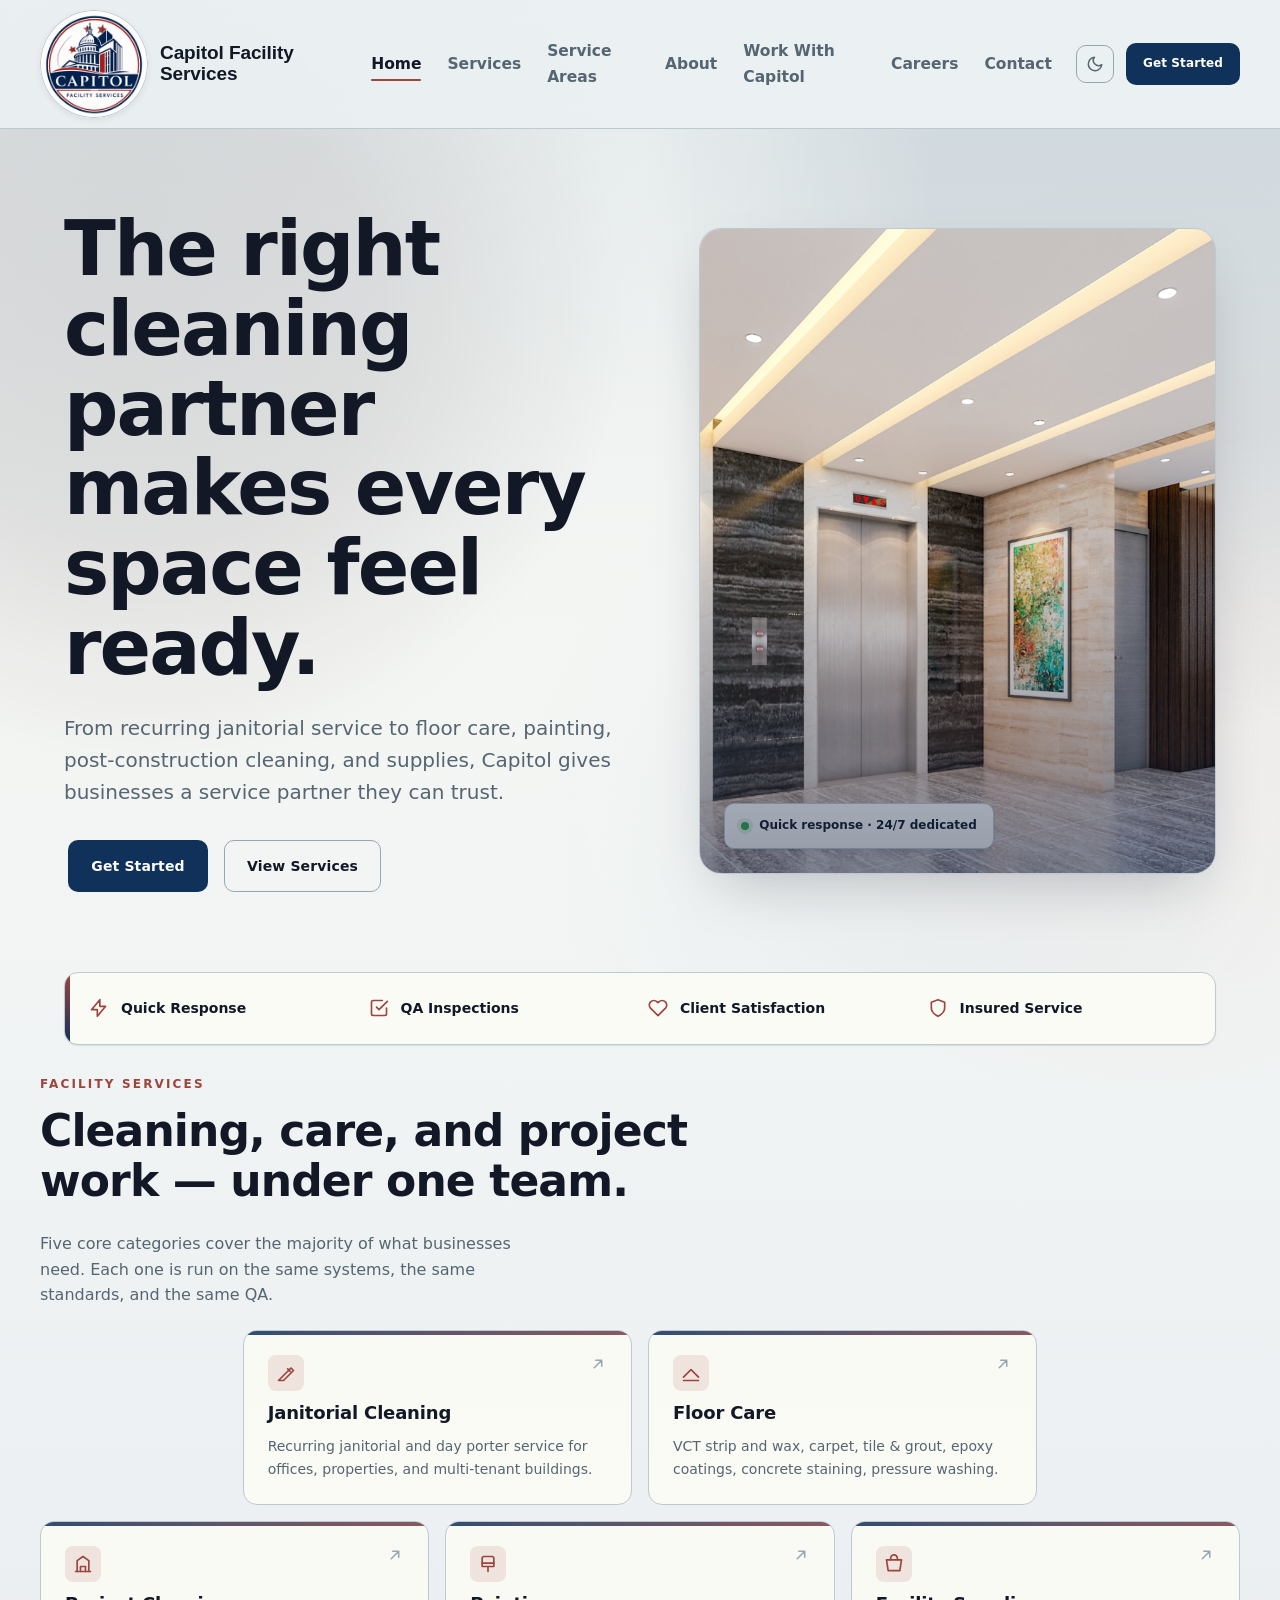
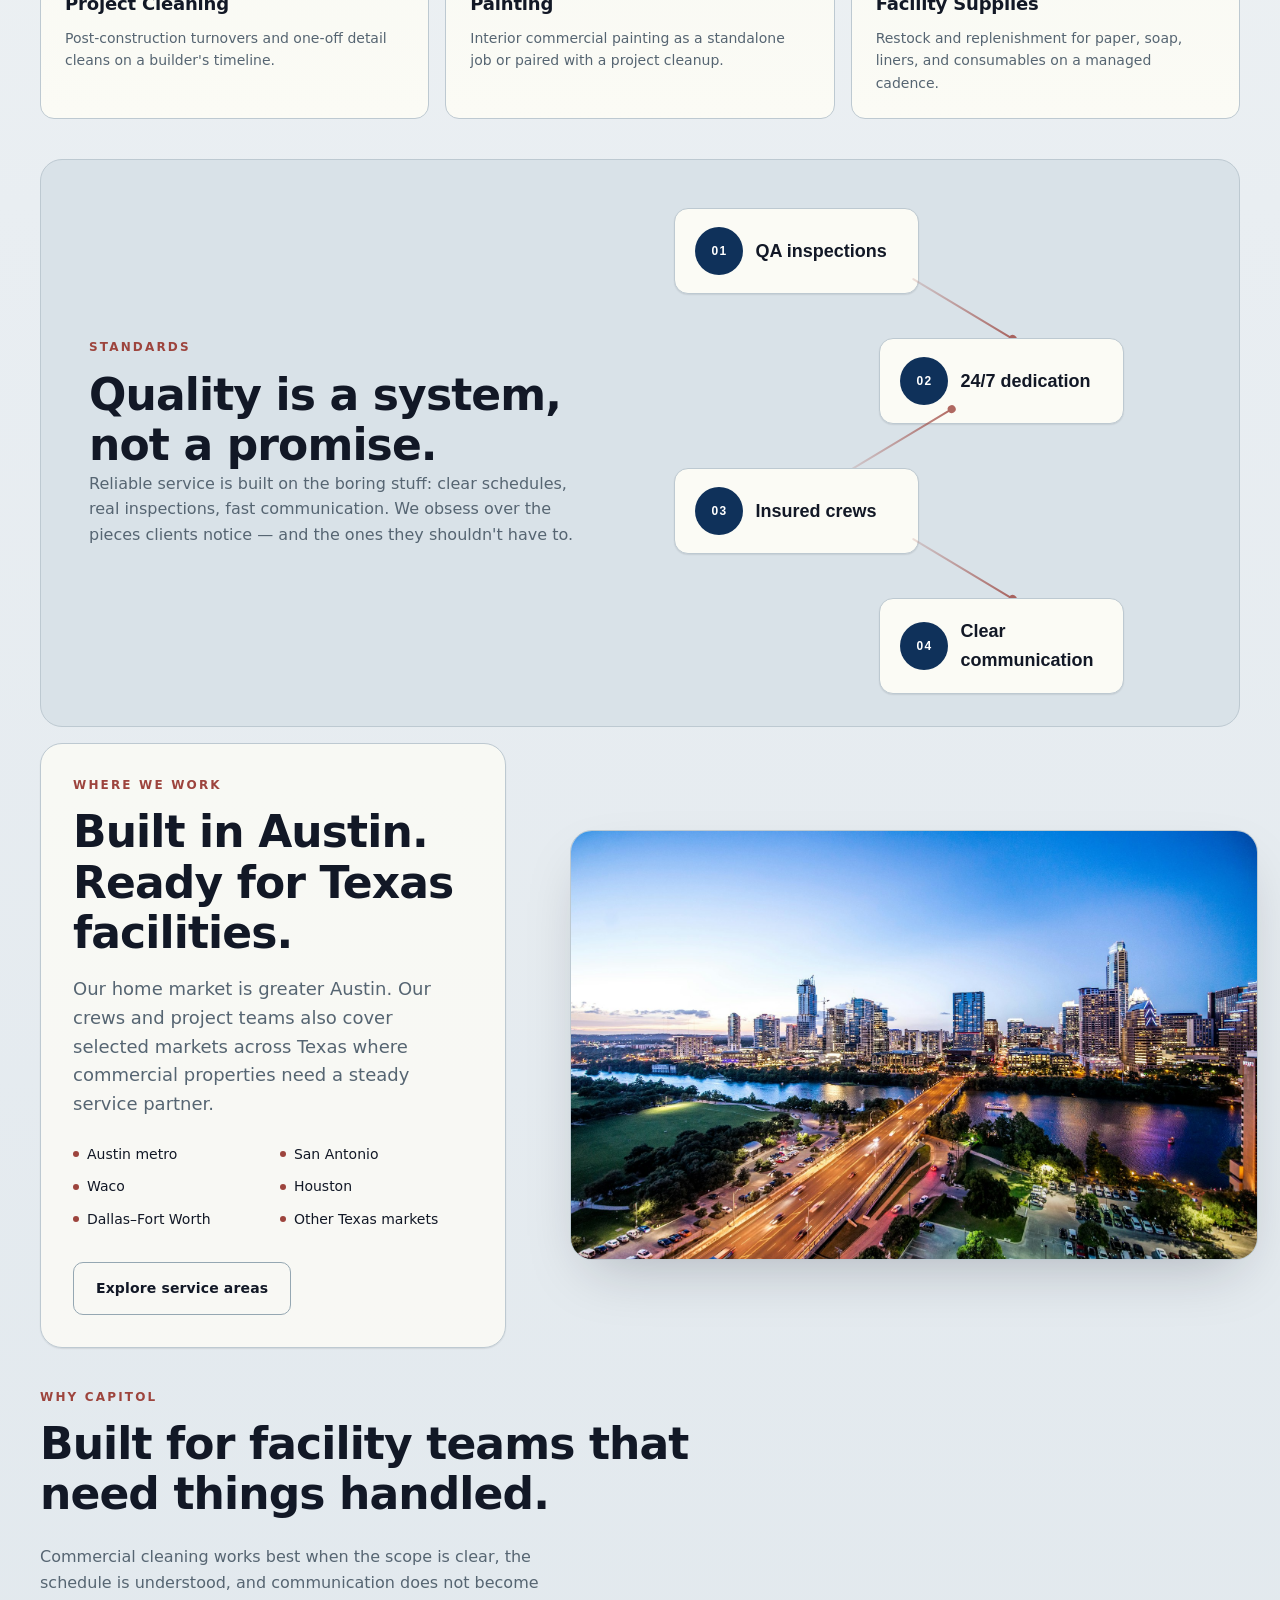
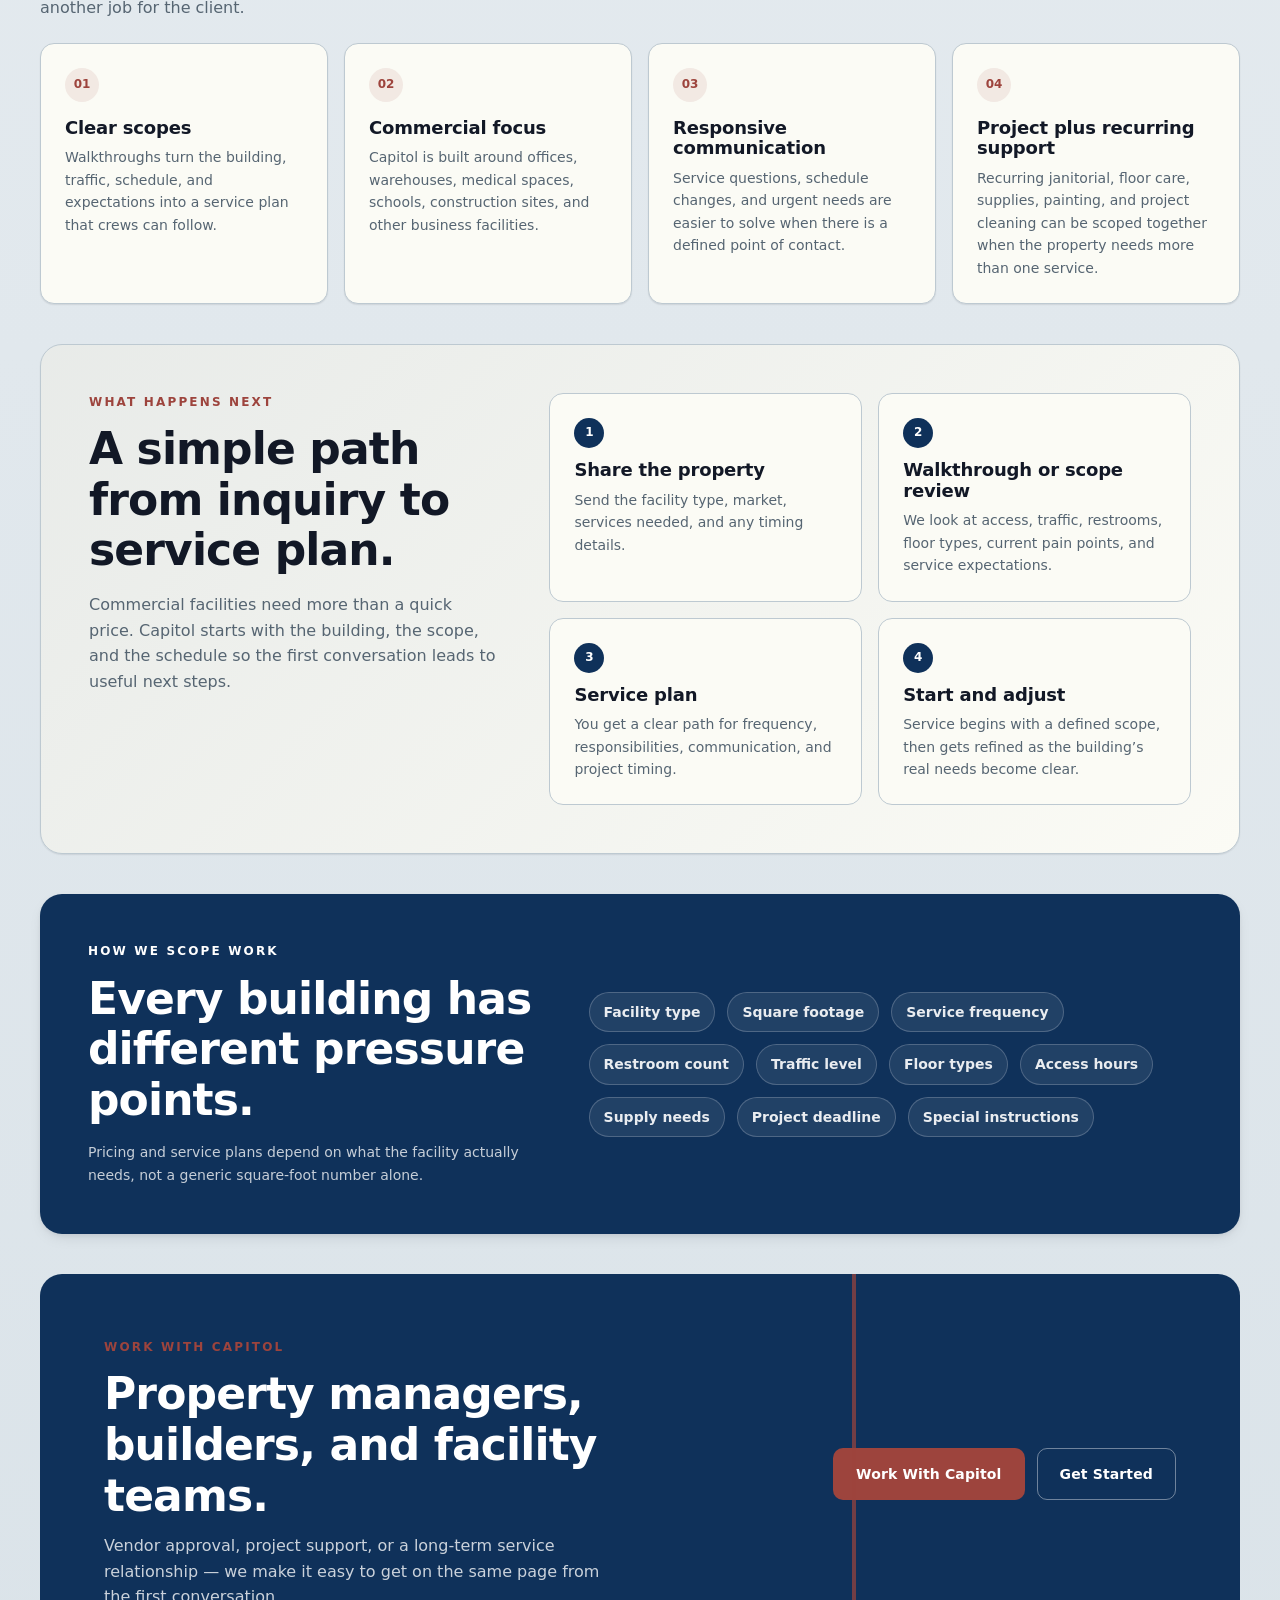
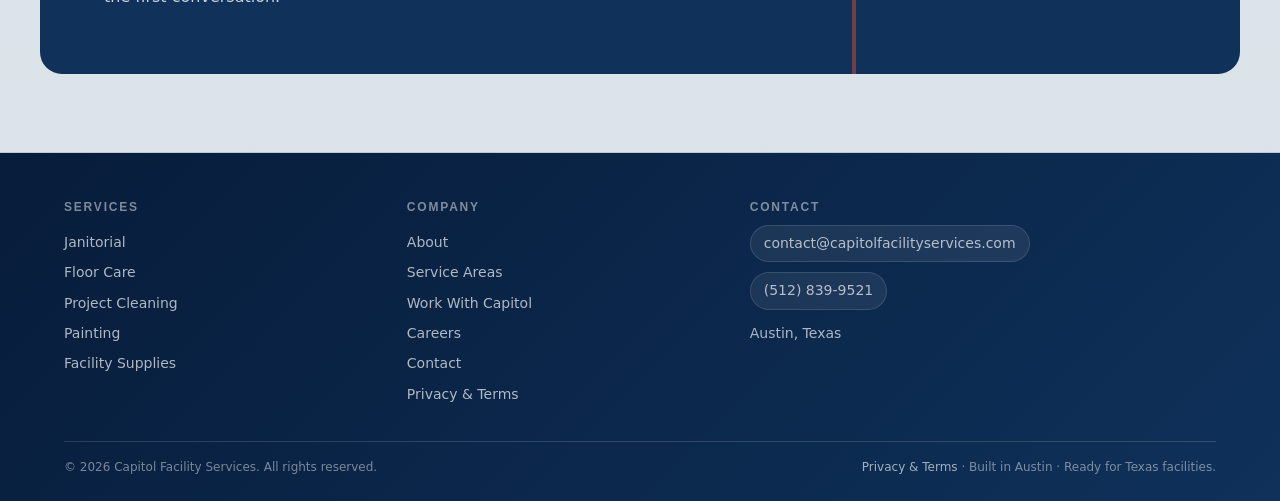
==== commit 2e904485: "Add files via upload" ====
--- a/index.html
+++ b/index.html
@@ -8,7 +8,7 @@
 <link rel="icon" type="image/png" href="assets/img/favicon.png" />
 <link rel="preconnect" href="https://api.fontshare.com" crossorigin />
 <link rel="stylesheet" href="https://api.fontshare.com/v2/css?f[]=satoshi@400,500,600,700&f[]=general-sans@500,600,700&display=swap" />
-<link rel="stylesheet" href="assets/css/styles.css?v=20260514-mobile-browser-fix" />
+<link rel="stylesheet" href="assets/css/styles.css?v=20260515-careers-email" />
 </head>
 <body>
 
@@ -26,6 +26,7 @@
         <li><a href="service-areas.html">Service Areas</a></li>
         <li><a href="about.html">About</a></li>
         <li><a href="partner.html">Work With Capitol</a></li>
+        <li><a href="careers.html">Careers</a></li>
         <li><a href="contact.html">Contact</a></li>
       </ul>
     </nav>
@@ -302,6 +303,7 @@
         <a href="about.html">About</a>
         <a href="service-areas.html">Service Areas</a>
         <a href="partner.html">Work With Capitol</a>
+        <a href="careers.html">Careers</a>
         <a href="contact.html">Contact</a>
         <a href="privacy-terms.html">Privacy &amp; Terms</a>
       </div>
--- a/assets/css/styles.css
+++ b/assets/css/styles.css
@@ -2547,6 +2547,161 @@
   }
 }
 
+/* -------- live phone browser hardening -------- */
+@media (max-width: 700px) {
+  *,
+  *::before,
+  *::after {
+    max-width: 100%;
+  }
+
+  html,
+  body {
+    width: 100%;
+    max-width: 100%;
+    overflow-x: hidden;
+  }
+
+  main,
+  .site-header,
+  .site-footer,
+  .hero,
+  .section,
+  .container {
+    max-width: 100vw;
+    overflow-x: clip;
+  }
+
+  .container {
+    width: 100% !important;
+    margin-inline: auto !important;
+    padding-inline: 18px !important;
+  }
+
+  .hero-grid,
+  .svc-grid,
+  .home-svc-grid,
+  .home-svc-grid--spread,
+  .trust-strip,
+  .standards,
+  .standards-grid,
+  .areas-teaser,
+  .cta-band,
+  .foot-grid,
+  .svc-block-head,
+  .sub-grid,
+  .market-hub-grid,
+  .audience-grid,
+  .contact-split,
+  .assurance-grid,
+  .faq-grid,
+  .readiness-grid,
+  .fit-grid,
+  .step-list,
+  .serve-mosaic,
+  .serve-mosaic--grouped,
+  .form-row {
+    display: grid !important;
+    grid-template-columns: 1fr !important;
+    width: 100% !important;
+    max-width: 100% !important;
+  }
+
+  .home-svc-grid .svc-card,
+  .home-svc-grid .svc-card:nth-child(n),
+  .home-svc-grid--spread .svc-card,
+  .home-svc-grid--spread .svc-card:nth-child(n),
+  .svc-card,
+  .sub-card,
+  .serve-panel,
+  .serve-panel--lead,
+  .serve-panel--wide,
+  .serve-group--wide,
+  .market-hub-card,
+  .market-hub-card--lead,
+  .form-field,
+  .form-field.full {
+    grid-column: 1 / -1 !important;
+    grid-row: auto !important;
+    width: 100% !important;
+    min-width: 0 !important;
+  }
+
+  .hero-visual,
+  .svc-block-img,
+  .areas-photo,
+  .map-wrap {
+    width: 100% !important;
+    min-width: 0 !important;
+  }
+
+  .svc-card {
+    min-height: auto !important;
+    padding: 20px !important;
+  }
+
+  .svc-card p,
+  .sub-card p,
+  .market-hub-card p,
+  .faq-grid p,
+  .readiness-grid p,
+  .fit-grid p {
+    font-size: 15px;
+    line-height: 1.58;
+  }
+
+  .trust-strip {
+    grid-template-columns: 1fr 1fr !important;
+  }
+
+  .trust-item {
+    min-width: 0;
+    font-size: 14px;
+  }
+
+  .standards:has(.standards-path) {
+    display: block !important;
+  }
+
+  .standards-path {
+    display: grid !important;
+    grid-template-columns: 1fr !important;
+    gap: 12px !important;
+    min-height: 0 !important;
+  }
+
+  .path-step {
+    position: relative !important;
+    inset: auto !important;
+    width: 100% !important;
+    min-width: 0 !important;
+    margin: 0 !important;
+  }
+
+  .path-line {
+    display: none !important;
+  }
+
+  .mobile-leadbar {
+    width: auto !important;
+    max-width: none !important;
+  }
+}
+
+@media (max-width: 390px) {
+  .container {
+    padding-inline: 16px !important;
+  }
+
+  .trust-strip {
+    grid-template-columns: 1fr !important;
+  }
+
+  .brand-name {
+    max-width: 128px !important;
+  }
+}
+
 /* reduced motion */
 @media (prefers-reduced-motion: reduce) {
   *, *::before, *::after { transition: none !important; animation: none !important; }
